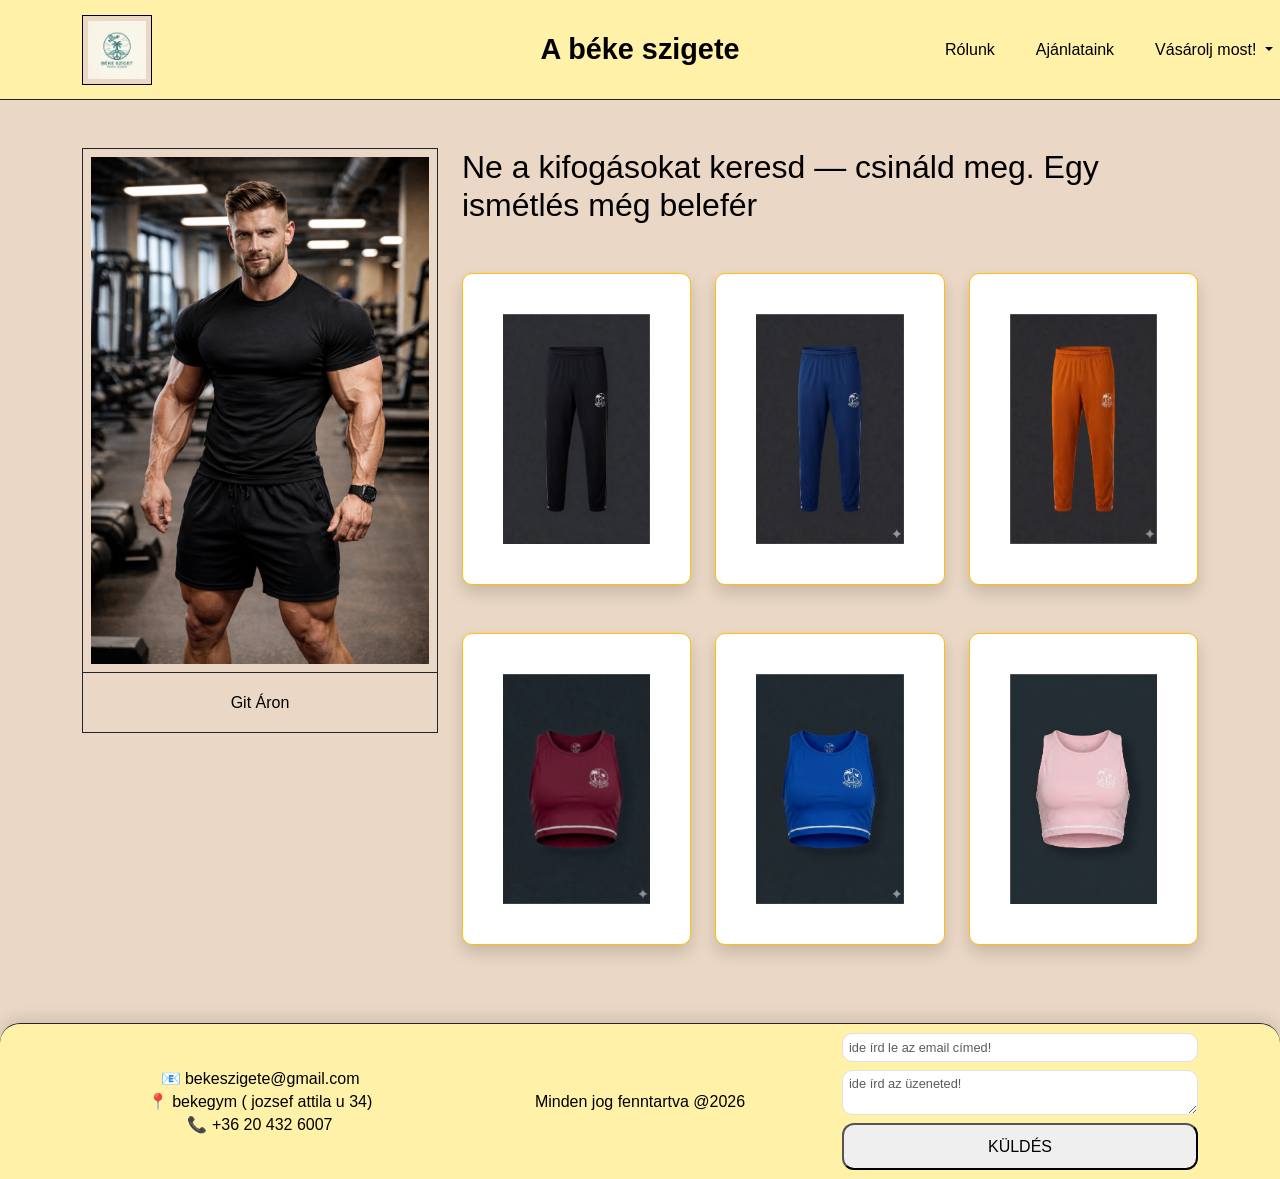
==== index.html @ b9083ae9 "mentes" ====
<!DOCTYPE html>
<html lang="hu">

<head>
  <meta charset="UTF-8">
  <meta name="viewport" content="width=device-width, initial-scale=1.0">
  <title>A béke szigete</title>
  <link href="https://cdn.jsdelivr.net/npm/bootstrap@5.3.0/dist/css/bootstrap.min.css" rel="stylesheet">
  <link rel="stylesheet" href="css/style.css">
</head>

<body>

  <header class="sziget-fejlec container-fluid border-bottom border-dark">
    <div class="container h-100">
      <div class="row h-100 align-items-center">
        <div class="col-3">
          <img src="img/oldallogo.png" class="sziget-mini-logo" alt="Logo">
        </div>
        <div class="col-6 text-center">
          <a href="index.html" class="sziget-fo-link nav-link active">A béke szigete</a>
        </div>

        <nav class="navbar navbar-expand-lg sajat-navbar col-3 d-flex justify-content-end gap-3">
          <div class="container-fluid">
            <button class="navbar-toggler" type="button" data-bs-toggle="collapse"
              data-bs-target="#navbarSupportedContent" aria-controls="navbarSupportedContent" aria-expanded="false"
              aria-label="Toggle navigation">
              <span class="navbar-toggler-icon"></span>
            </button>
            <div class="collapse navbar-collapse" id="navbarSupportedContent">
              <ul class="navbar-nav me-auto mb-2 mb-lg-0">
                <li class="nav-item">
                  <a class="nav-link active" aria-current="page" href="rolunk.html">Rólunk</a>
                </li>
                <li class="nav-item">
                  <a class="nav-link" href="ajanlat.html">Ajánlataink</a>
                </li>
                <li class="nav-item dropdown">
                  <a class="nav-link dropdown-toggle" href="#" role="button" data-bs-toggle="dropdown"
                    aria-expanded="false">
                    Vásárolj most!
                  </a>
                  <ul class="dropdown-menu">

                    <li><a class="dropdown-item" href="termekek.html">Termékek</a></li>
                    <li>
                      <hr class="dropdown-divider">
                    </li>
                    <li><a class="dropdown-item" href="shop.html">Ruháink</a></li>
                  </ul>
                </li>
              </ul>

            </div>
          </div>
        </nav>
  </header>
<main class="container py-5">

  <div class="row">
    
    <!-- BAL OLDAL -->
    <div class="col-md-4">
      <div class="border border-dark p-2 text-center">
        <a href="rolunk.html">
          <img src="img/Gitaron.png" class="img-fluid" alt="Git Áron">
        </a>
      </div>
      <div class="border border-dark border-top-0 py-3 text-center">
        Git Áron
      </div>
    </div>

    <!-- JOBB OLDAL -->
    <div class="col-md-8">

      <h2 class="mb-5">
        Ne a kifogásokat keresd — csináld meg. Egy ismétlés még belefér
      </h2>
<div class="row g-4 mb-5"> <div class="col-md-4">
    <div class="card shadow border-warning">
      <div id="carousel1" class="carousel slide" data-bs-ride="carousel">
        <div class="carousel-inner" style="height:230px;">
          <div class="carousel-item active">
             <a href="shop.html"><img src="img/ferfinadrag.png" class="d-block w-100" style="height:230px; object-fit:cover;"></a>
          </div>
          <div class="carousel-item">
             <a href="shop.html"><img src="img/ferfipolo.png" class="d-block w-100" style="height:230px; object-fit:cover;"></a>
          </div>
        </div>
      </div>
    </div>
  </div>

  <div class="col-md-4">
    <div class="card shadow border-warning">
      <div id="carousel2" class="carousel slide" data-bs-ride="carousel">
        <div class="carousel-inner" style="height:230px;">
          <div class="carousel-item active">
             <a href="shop.html"><img src="img/kék naci.png" class="d-block w-100" style="height:230px; object-fit:cover;"></a>
          </div>
          <div class="carousel-item">
             <a href="shop.html"><img src="img/kek.png" class="d-block w-100" style="height:230px; object-fit:cover;"></a>
          </div>
        </div>
      </div>
    </div>
  </div>

  <div class="col-md-4">
    <div class="card shadow border-warning">
      <div id="carousel3" class="carousel slide" data-bs-ride="carousel">
        <div class="carousel-inner" style="height:230px;">
          <div class="carousel-item active">
            <a href="shop.html"> <img src="img/narancsnaci.png" class="d-block w-100" style="height:230px; object-fit:cover;"></a>
          </div>
          <div class="carousel-item">
            <a href="shop.html"><img src="img/narancs.png" class="d-block w-100" style="height:230px; object-fit:cover;"></a>
          </div>
        </div>
      </div>
    </div>
  </div>

</div>

<div class="row g-4">

  <div class="col-md-4">
    <div class="card shadow border-warning">
      <div id="carousel4" class="carousel slide" data-bs-ride="carousel">
        <div class="carousel-inner" style="height:230px;">
          <div class="carousel-item active">
             <a href="shop.html"><img src="img/piros sportmelltartó.png" class="d-block w-100" style="height:230px; object-fit:cover;"></a>
          </div>
          <div class="carousel-item">
             <a href="shop.html"><img src="img/ferfipolo.png" class="d-block w-100" style="height:230px; object-fit:cover;"></a>
          </div>
        </div>
      </div>
    </div>
  </div>

  <div class="col-md-4">
    <div class="card shadow border-warning">
      <div id="carousel5" class="carousel slide" data-bs-ride="carousel">
        <div class="carousel-inner" style="height:230px;">
          <div class="carousel-item active">
             <a href="shop.html"><img src="img/keknoitopp.png" class="d-block w-100" style="height:230px; object-fit:cover;"></a>
          </div>
          <div class="carousel-item">
             <a href="shop.html"><img src="img/kék naci.png" class="d-block w-100" style="height:230px; object-fit:cover;"></a>
          </div>
        </div>
      </div>
    </div>
  </div>

  <div class="col-md-4">
    <div class="card shadow border-warning">
      <div id="carousel6" class="carousel slide" data-bs-ride="carousel">
        <div class="carousel-inner" style="height:230px;">
          <div class="carousel-item active">
            <a href="shop.html"> <img src="img/noipolo.png" class="d-block w-100" style="height:230px; object-fit:cover;"></a>
          </div>
          <div class="carousel-item">
            <a href="shop.html"><img src="img/noinadrag.png" class="d-block w-100" style="height:230px; object-fit:cover;"></a>
          </div>
        </div>
      </div>
    </div>
  </div>

</div>

</main>

  <footer class="sziget-lablec container-fluid border-top border-dark">
    <div class="container py-1">
      <div class="row align-items-center">
        <div class="col-md-4">
          <p class="m-1">📧 bekeszigete@gmail.com</p>
          <p class="m-1">📍 bekegym ( jozsef attila u 34)</p>
          <p class="m-1">📞 +36 20 432 6007</p>
        </div>
        <div class="col-md-4 text-center">
          <span class="sziget-jogok">Minden jog fenntartva @2026</span>
        </div>
        <div class="col-md-4">
          <form class="d-flex flex-column gap-2">
            <input type="email" class="form-control form-control-sm sziget-input"
              placeholder="ide írd le az email címed!">
            <textarea class="form-control form-control-sm sziget-input" placeholder="ide írd az üzeneted!"></textarea>
            <button type="submit" class="sziget-gomb py-2">KÜLDÉS</button>
          </form>
        </div>
      </div>
    </div>
  </footer>

  <script src="https://cdn.jsdelivr.net/npm/bootstrap@5.3.2/dist/js/bootstrap.bundle.min.js"></script>
</body>

</html>
---- css/style.css ----
/* ALAP BEÁLLÍTÁSOK */
body {
    background-color: #EAD7C5 !important; /* Barack háttér */
    color: #000000 !important;
    min-height: 100vh;
    display: flex;
    flex-direction: column;
}

/* Minden szöveg legyen fekete */
p, span, div, a, h2, button, input, textarea {
    color: #000000 !important;
}

/* FEJLÉC ÉS LÁBLÉC SÁRGA HÁTTERE */
.sziget-fejlec, .sziget-lablec {
    background-color: #FFF1A8 !important; /* Sárga háttér */
}

/* FEJLÉC ELEMEK */
.sziget-fejlec {
    height: 100px;
}

.sziget-mini-logo {
    height: 70px;
    border: 1px solid #000;
    padding: 5px;
    background-color: #EAD7C5;
}

.sziget-fo-link {
    font-size: 1.8rem;
    font-weight: bold;
    text-decoration: none !important;
}

.sziget-nav-item {
    font-size: 0.9rem;
    font-weight: bold;
    text-decoration: none !important;
}

/* PROFIL ÉS NÉV */
.sziget-profil-keret {
    background-color: #FFF1A8;
}

.sziget-profil-nev {
    background-color: #FFF1A8;
    font-size: 1.8rem;
    font-weight: bold;
}
.sziget-kartya img {
  width: 200px;
  height: auto;
}


.sziget-lablec {
  border-radius: 20px 20px 0 0; /* felül lekerekített */
  overflow: hidden; /* hogy a belső elemek is kövessék */
  box-shadow: 0 -5px 15px rgba(0,0,0,0.1); /* finom árnyék */
  margin-top: 30px; /* kis tér a footer előtt */
  padding-top: 5px;
  padding-bottom: 5px;
}

.sziget-input {
  border-radius: 10px;
}

.sziget-lablec p {
  margin: 0;
  line-height: 1.2;
}

.sziget-lablec .row {
  align-items: center;
}

.sziget-lablec input,
.sziget-lablec textarea {
  padding: 3px 6px;
  font-size: 0.8rem;
}

.sziget-lablec textarea {
  height: 45px;
}

.sziget-gomb {
  border-radius: 12px;
  transition: all 0.2s ease;
}

.sziget-gomb:hover {
  transform: translateY(-2px);
}
.sajat-navbar {
  background-color: transparent !important;
  box-shadow: none;
}

* { margin: 0; padding: 0; box-sizing: border-box; }
body { font-family: 'Montserrat', sans-serif; color: #444; background-color: #fdfdfd; line-height: 1.7; }
span { color: #2d6a4f; } 

nav {
    display: flex; justify-content: space-between; align-items: center;
    padding: 20px 8%; background: white; position: sticky; top: 0; z-index: 100;
    box-shadow: 0 2px 10px rgba(0,0,0,0.05);
}
.logo { font-size: 1.5rem; font-weight: bold; text-transform: uppercase; }
nav ul { display: flex; list-style: none; gap: 25px; }
nav a { text-decoration: none; color: #555; font-weight: 400; transition: 0.3s; }
nav a:hover { color: #2d6a4f; }

.hero {
    height: 70vh;
    background: linear-gradient(rgba(255,255,255,0.8), rgba(255,255,255,0.8)), 
                url('https://images.unsplash.com/photo-1490645935967-10de6ba17061?auto=format&fit=crop&w=1350&q=80');
    background-size: cover; background-position: center;
    display: flex; align-items: center; justify-content: center; text-align: center;
}
.hero h1 { font-family: 'Playfair Display', serif; font-size: 3rem; margin-bottom: 20px; }
.cta-button {
    display: inline-block; padding: 15px 35px; background: #2d6a4f; color: white;
    text-decoration: none; border-radius: 50px; margin-top: 20px; transition: 0.3s; 
}
.cta-button:hover { background: #1b4332; transform: scale(1.05); }

.section { padding: 80px 10%; }
.section-title { text-align: center; margin-bottom: 50px; }
.underline { width: 60px; height: 3px; background: #2d6a4f; margin: 10px auto; }

.content-flex { display: flex; flex-wrap: wrap; gap: 40px; align-items: center; }
.text-box { flex: 2; min-width: 300px; }
.stats-box { flex: 1; background: #f0f7f4; padding: 30px; border-radius: 15px; }
.stat { margin-bottom: 15px; font-size: 1.1rem; }

.services { background: #f9f9f9; padding: 60px 10%; }
.service-grid { display: grid; grid-template-columns: repeat(auto-fit, minmax(250px, 1fr)); gap: 20px; }
.card {
    background: white; padding: 40px; border-radius: 10px; text-align: center;
    box-shadow: 0 4px 15px rgba(0,0,0,0.05); transition: 0.3s;
}
.card:hover { transform: translateY(-5px); }

footer { background: #2d6a4f; color: white; text-align: center; padding: 60px 10%; }
footer a { color: #b7e4c7; text-decoration: none; }


/* ====================== ÁLTALÁNOS ====================== */
* {
    margin: 0;
    padding: 0;
    box-sizing: border-box;
}

body {
    font-family: 'Segoe UI', Tahoma, Geneva, Verdana, sans-serif;
    background-color: #1a1a1a;
    color: #333;
}

/* ====================== FEJLÉC ====================== */
.recept-header {
    background-color: #ffeb3b;
    padding: 12px 0;
    border-bottom: 3px solid #333;
}

.recept-header-content {
    max-width: 1200px;
    margin: 0 auto;
    display: flex;
    align-items: center;
    justify-content: space-between;
    padding: 0 20px;
}

.recept-logo {
    height: 65px;
    border: 2px solid #333;
    background: white;
    padding: 5px;
}

.recept-site-title {
    font-size: 2.1rem;
    font-weight: 700;
    color: #333;
}

.recept-nav {
    display: flex;
    gap: 30px;
    align-items: center;
}

.recept-nav a {
    color: #333;
    text-decoration: none;
    font-weight: 600;
    font-size: 1.05rem;
    transition: 0.3s;
}

.recept-nav a:hover {
    color: #000;
    text-decoration: underline;
}

/* ====================== FŐ TARTALOM ====================== */
.recept-main {
    max-width: 1100px;
    margin: 40px auto;
    background-color: #f5e8d3;
    min-height: calc(100vh - 120px);
    padding: 40px 50px;
}

.recept-title {
    text-align: center;
    font-size: 2.4rem;
    margin-bottom: 40px;
    color: #333;
    font-weight: 700;
}

/* Rács */
.recept-grid {
    display: grid;
    grid-template-columns: 1fr 1fr 1fr;
    gap: 25px;
}

/* Kép doboz */
.recept-image-box {
    aspect-ratio: 1 / 1;
    background-color: #e0e0e0;
    border: 3px solid #555;
    display: flex;
    align-items: center;
    justify-content: center;
    font-size: 24px;
    color: #666;
}

/* Általános doboz (Hozzávalók + Elkészítés) */
.recept-box {
    border: 3px solid #000000;
    background-color: #cbffb7;
}

.recept-box-header {
    background-color: #f3ff8a;
    padding: 14px;
    text-align: center;
    font-size: 1.35rem;
    font-weight: 600;
    border-bottom: 3px solid #000000;
}

.recept-box-content {
    padding: 20px;
    min-height: 380px;
    font-size: 17px;
    line-height: 1.6;
}

/* Táplanyag */
.recept-nutrition {
    margin-top: 40px;
    text-align: center;
}

.recept-nutrition-box {
    display: inline-block;
    background-color: #e0e0e0;
    border: 3px solid #555;
    padding: 16px 50px;
    font-size: 1.25rem;
    font-weight: 600;
}

/* ====================== RESZPONZÍV ====================== */
@media (max-width: 992px) {
    .recept-grid {
        grid-template-columns: 1fr;
        gap: 20px;
    }
    
    .recept-main {
        padding: 30px 20px;
    }
    
    .recept-title {
        font-size: 2rem;
    }
}

@media (max-width: 600px) {
    .recept-header-content {
        flex-direction: column;
        gap: 15px;
        text-align: center;
    }
    
    .recept-nav {
        gap: 20px;
    }
}

/* Fő konténer */
#idopont-container {
    width: 400px;
    margin: 50px auto;
    padding: 20px;
    border: 2px solid #4CAF50;
    border-radius: 10px;
    font-family: Arial;
    background-color: #f9f9f9;
}

/* Cím */
#idopont-cim {
    text-align: center;
    font-size: 24px;
    margin-bottom: 20px;
}

/* Input blokkok */
.idopont-mezo {
    margin-bottom: 15px;
}

.idopont-mezo label {
    display: block;
    margin-bottom: 5px;
}

.idopont-mezo input {
    width: 100%;
    padding: 8px;
    border-radius: 5px;
    border: 1px solid #ccc;
}

/* Gomb */
#idopont-gomb-div {
    text-align: center;
}

#idopont-gomb {
    padding: 10px 20px;
    background-color: #4CAF50;
    color: white;
    border: none;
    border-radius: 5px;
    cursor: pointer;
}

#idopont-gomb:hover {
    background-color: #45a049;
}
.shop-main {
  padding: 30px;
  background-color: #f3e2b3;
}

/* 🔥 GRID + KÖZÉPRE */
.shop-row {
  display: grid;
  grid-template-columns: repeat(3, 320px); /* fix 3 oszlop */
  justify-content: center; /* középre */
  gap: 25px;
}

/* KÁRTYA (nagyobb) */
.shop-card {
  width: 100%;
  border: 2px solid orange;
  border-radius: 14px;
  padding: 12px;
  background: white;
  box-shadow: 0 5px 12px rgba(0,0,0,0.15);
}

/* CAROUSEL NAGYOBB */
.shop-carousel {
  height: 300px;
}

/* KÉP NAGYOBB */
.shop-img {
  width: 100%;
  height: 300px;
  object-fit: cover;
  border-radius: 10px;
}

/* hover */
.shop-card:hover {
  transform: scale(1.04);
  transition: 0.3s;
}

/* MOBIL */
@media (max-width: 1000px) {
  .shop-row {
    grid-template-columns: repeat(2, 300px);
  }
}

@media (max-width: 600px) {
  .shop-row {
    grid-template-columns: 1fr;
  }
}
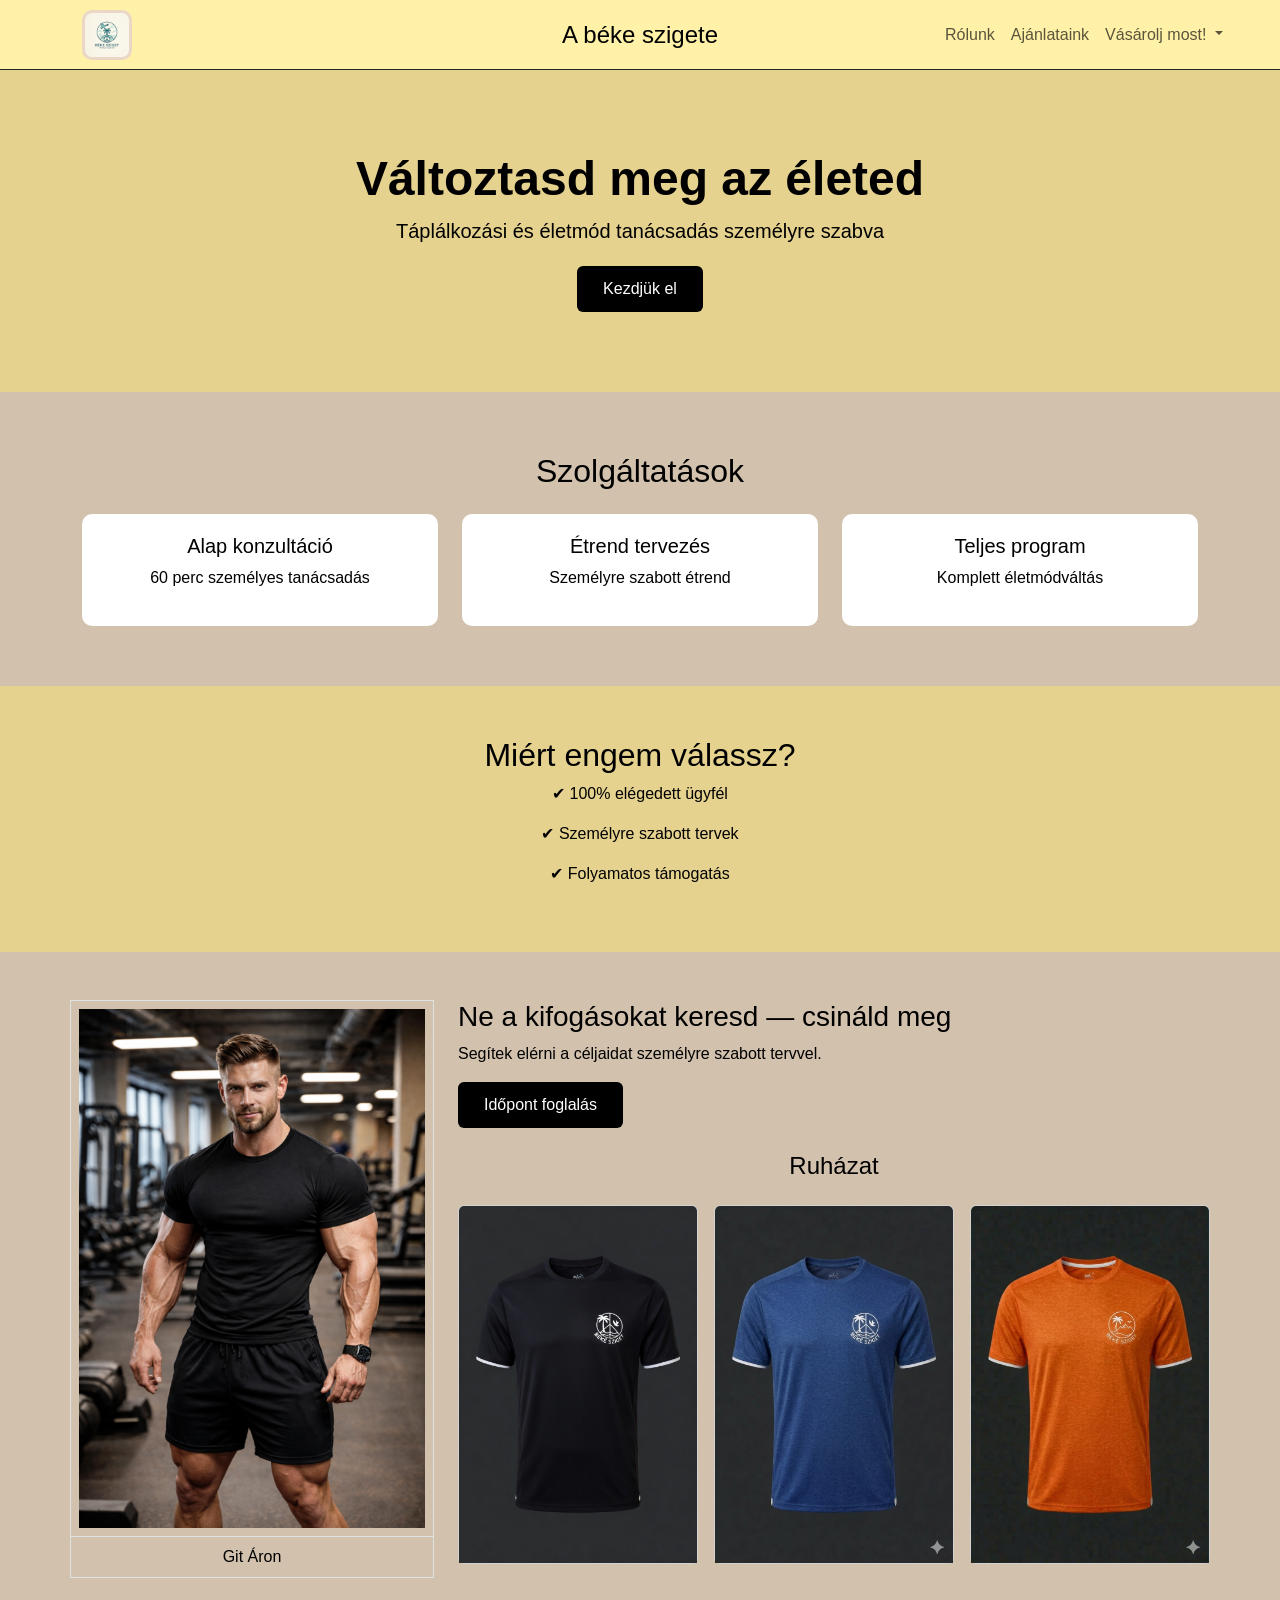
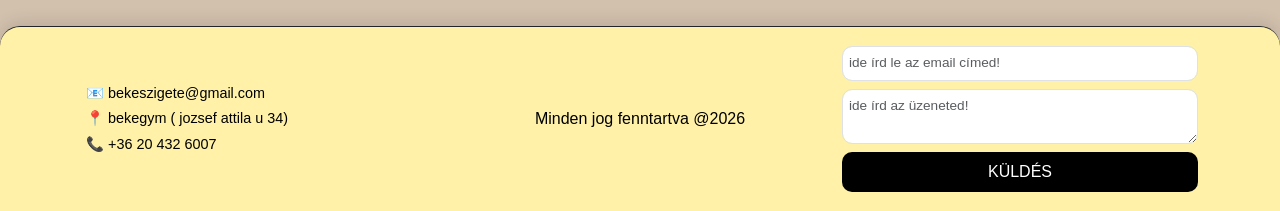
==== commit 5bbf6f6c: "valtoztatasok" ====
--- a/index.html
+++ b/index.html
@@ -11,170 +11,142 @@
 
 <body>
 
-  <header class="sziget-fejlec container-fluid border-bottom border-dark">
-    <div class="container h-100">
-      <div class="row h-100 align-items-center">
-        <div class="col-3">
-          <img src="img/oldallogo.png" class="sziget-mini-logo" alt="Logo">
+<header class="sziget-fejlec container-fluid border-bottom border-dark">
+  <div class="container h-100">
+    <div class="row h-100 align-items-center">
+      <div class="col-3">
+        <img src="img/oldallogo.png" class="sziget-mini-logo" alt="Logo">
+      </div>
+      <div class="col-6 text-center">
+        <a href="index.html" class="sziget-fo-link nav-link active">A béke szigete</a>
+      </div>
+
+      <nav class="navbar navbar-expand-lg col-3 d-flex justify-content-end">
+        <div class="container-fluid">
+          <div class="collapse navbar-collapse show">
+            <ul class="navbar-nav ms-auto">
+              <li class="nav-item">
+                <a class="nav-link" href="rolunk.html">Rólunk</a>
+              </li>
+              <li class="nav-item">
+                <a class="nav-link" href="ajanlat.html">Ajánlataink</a>
+              </li>
+              <li class="nav-item dropdown">
+                <a class="nav-link dropdown-toggle" href="#" data-bs-toggle="dropdown">
+                  Vásárolj most!
+                </a>
+                <ul class="dropdown-menu">
+                  <li><a class="dropdown-item" href="termekek.html">Termékek</a></li>
+                  <li><a class="dropdown-item" href="shop.html">Ruháink</a></li>
+                </ul>
+              </li>
+            </ul>
+          </div>
         </div>
-        <div class="col-6 text-center">
-          <a href="index.html" class="sziget-fo-link nav-link active">A béke szigete</a>
+      </nav>
+</header>
+
+<!-- 🔥 HERO -->
+<section class="hero-sziget text-center">
+  <div class="container">
+    <h1 class="hero-cim">Változtasd meg az életed</h1>
+    <p class="hero-szoveg">Táplálkozási és életmód tanácsadás személyre szabva</p>
+    <a href="ajanlat.html" class="btn hero-gomb">Kezdjük el</a>
+  </div>
+</section>
+
+<!-- 💪 SZOLGÁLTATÁSOK -->
+<section class="szolgaltatas-szekcio text-center">
+  <div class="container">
+    <h2>Szolgáltatások</h2>
+    <div class="row mt-4">
+
+      <div class="col-md-4">
+        <div class="szolg-kartya">
+          <h5>Alap konzultáció</h5>
+          <p>60 perc személyes tanácsadás</p>
         </div>
+      </div>
 
-        <nav class="navbar navbar-expand-lg sajat-navbar col-3 d-flex justify-content-end gap-3">
-          <div class="container-fluid">
-            <button class="navbar-toggler" type="button" data-bs-toggle="collapse"
-              data-bs-target="#navbarSupportedContent" aria-controls="navbarSupportedContent" aria-expanded="false"
-              aria-label="Toggle navigation">
-              <span class="navbar-toggler-icon"></span>
-            </button>
-            <div class="collapse navbar-collapse" id="navbarSupportedContent">
-              <ul class="navbar-nav me-auto mb-2 mb-lg-0">
-                <li class="nav-item">
-                  <a class="nav-link active" aria-current="page" href="rolunk.html">Rólunk</a>
-                </li>
-                <li class="nav-item">
-                  <a class="nav-link" href="ajanlat.html">Ajánlataink</a>
-                </li>
-                <li class="nav-item dropdown">
-                  <a class="nav-link dropdown-toggle" href="#" role="button" data-bs-toggle="dropdown"
-                    aria-expanded="false">
-                    Vásárolj most!
-                  </a>
-                  <ul class="dropdown-menu">
+      <div class="col-md-4">
+        <div class="szolg-kartya">
+          <h5>Étrend tervezés</h5>
+          <p>Személyre szabott étrend</p>
+        </div>
+      </div>
 
-                    <li><a class="dropdown-item" href="termekek.html">Termékek</a></li>
-                    <li>
-                      <hr class="dropdown-divider">
-                    </li>
-                    <li><a class="dropdown-item" href="shop.html">Ruháink</a></li>
-                  </ul>
-                </li>
-              </ul>
+      <div class="col-md-4">
+        <div class="szolg-kartya">
+          <h5>Teljes program</h5>
+          <p>Komplett életmódváltás</p>
+        </div>
+      </div>
 
-            </div>
-          </div>
-        </nav>
-  </header>
-<main class="container py-5">
+    </div>
+  </div>
+</section>
 
+<!-- ⭐ BIZALOM -->
+<section class="bizalom-szekcio text-center">
+  <div class="container">
+    <h2>Miért engem válassz?</h2>
+    <p>✔ 100% elégedett ügyfél</p>
+    <p>✔ Személyre szabott tervek</p>
+    <p>✔ Folyamatos támogatás</p>
+  </div>
+</section>
+
+<section class="rolam-szekcio container py-5">
   <div class="row">
-    
-    <!-- BAL OLDAL -->
+
+    <!-- BAL: KÉP -->
     <div class="col-md-4">
-      <div class="border border-dark p-2 text-center">
-        <a href="rolunk.html">
-          <img src="img/Gitaron.png" class="img-fluid" alt="Git Áron">
-        </a>
+      <div class="border p-2 text-center">
+        <img src="img/Gitaron.png" class="img-fluid" alt="Git Áron">
       </div>
-      <div class="border border-dark border-top-0 py-3 text-center">
+      <div class="border border-top-0 py-2 text-center">
         Git Áron
       </div>
     </div>
 
-    <!-- JOBB OLDAL -->
+    <!-- JOBB: SZÖVEG + RUHÁK -->
     <div class="col-md-8">
 
-      <h2 class="mb-5">
-        Ne a kifogásokat keresd — csináld meg. Egy ismétlés még belefér
-      </h2>
-<div class="row g-4 mb-5"> <div class="col-md-4">
-    <div class="card shadow border-warning">
-      <div id="carousel1" class="carousel slide" data-bs-ride="carousel">
-        <div class="carousel-inner" style="height:230px;">
-          <div class="carousel-item active">
-             <a href="shop.html"><img src="img/ferfinadrag.png" class="d-block w-100" style="height:230px; object-fit:cover;"></a>
-          </div>
-          <div class="carousel-item">
-             <a href="shop.html"><img src="img/ferfipolo.png" class="d-block w-100" style="height:230px; object-fit:cover;"></a>
+      <h3>Ne a kifogásokat keresd — csináld meg</h3>
+      <p>Segítek elérni a céljaidat személyre szabott tervvel.</p>
+      <a href="ajanlat.html" class="btn hero-gomb mb-4">Időpont foglalás</a>
+
+      <!-- 🛒 RUHÁK IDE -->
+      <h4 class="text-center mb-4">Ruházat</h4>
+
+      <div class="row g-3">
+
+        <div class="col-md-4">
+          <div class="card shop-kartya">
+            <img src="img/ferfipolo.png" class="card-img-top">
           </div>
         </div>
-      </div>
-    </div>
-  </div>
 
-  <div class="col-md-4">
-    <div class="card shadow border-warning">
-      <div id="carousel2" class="carousel slide" data-bs-ride="carousel">
-        <div class="carousel-inner" style="height:230px;">
-          <div class="carousel-item active">
-             <a href="shop.html"><img src="img/kék naci.png" class="d-block w-100" style="height:230px; object-fit:cover;"></a>
-          </div>
-          <div class="carousel-item">
-             <a href="shop.html"><img src="img/kek.png" class="d-block w-100" style="height:230px; object-fit:cover;"></a>
+        <div class="col-md-4">
+          <div class="card shop-kartya">
+            <img src="img/kek.png" class="card-img-top">
           </div>
         </div>
-      </div>
-    </div>
-  </div>
 
-  <div class="col-md-4">
-    <div class="card shadow border-warning">
-      <div id="carousel3" class="carousel slide" data-bs-ride="carousel">
-        <div class="carousel-inner" style="height:230px;">
-          <div class="carousel-item active">
-            <a href="shop.html"> <img src="img/narancsnaci.png" class="d-block w-100" style="height:230px; object-fit:cover;"></a>
-          </div>
-          <div class="carousel-item">
-            <a href="shop.html"><img src="img/narancs.png" class="d-block w-100" style="height:230px; object-fit:cover;"></a>
+        <div class="col-md-4">
+          <div class="card shop-kartya">
+            <img src="img/narancs.png" class="card-img-top">
           </div>
         </div>
+
       </div>
+
     </div>
+
   </div>
-
-</div>
-
-<div class="row g-4">
-
-  <div class="col-md-4">
-    <div class="card shadow border-warning">
-      <div id="carousel4" class="carousel slide" data-bs-ride="carousel">
-        <div class="carousel-inner" style="height:230px;">
-          <div class="carousel-item active">
-             <a href="shop.html"><img src="img/piros sportmelltartó.png" class="d-block w-100" style="height:230px; object-fit:cover;"></a>
-          </div>
-          <div class="carousel-item">
-             <a href="shop.html"><img src="img/ferfipolo.png" class="d-block w-100" style="height:230px; object-fit:cover;"></a>
-          </div>
-        </div>
-      </div>
-    </div>
-  </div>
-
-  <div class="col-md-4">
-    <div class="card shadow border-warning">
-      <div id="carousel5" class="carousel slide" data-bs-ride="carousel">
-        <div class="carousel-inner" style="height:230px;">
-          <div class="carousel-item active">
-             <a href="shop.html"><img src="img/keknoitopp.png" class="d-block w-100" style="height:230px; object-fit:cover;"></a>
-          </div>
-          <div class="carousel-item">
-             <a href="shop.html"><img src="img/kék naci.png" class="d-block w-100" style="height:230px; object-fit:cover;"></a>
-          </div>
-        </div>
-      </div>
-    </div>
-  </div>
-
-  <div class="col-md-4">
-    <div class="card shadow border-warning">
-      <div id="carousel6" class="carousel slide" data-bs-ride="carousel">
-        <div class="carousel-inner" style="height:230px;">
-          <div class="carousel-item active">
-            <a href="shop.html"> <img src="img/noipolo.png" class="d-block w-100" style="height:230px; object-fit:cover;"></a>
-          </div>
-          <div class="carousel-item">
-            <a href="shop.html"><img src="img/noinadrag.png" class="d-block w-100" style="height:230px; object-fit:cover;"></a>
-          </div>
-        </div>
-      </div>
-    </div>
-  </div>
-
-</div>
-
-</main>
+</section>
+</body>
+</html>
 
   <footer class="sziget-lablec container-fluid border-top border-dark">
     <div class="container py-1">
@@ -197,9 +169,8 @@
         </div>
       </div>
     </div>
-  </footer>
+</footer>
 
-  <script src="https://cdn.jsdelivr.net/npm/bootstrap@5.3.2/dist/js/bootstrap.bundle.min.js"></script>
+<script src="https://cdn.jsdelivr.net/npm/bootstrap@5.3.2/dist/js/bootstrap.bundle.min.js"></script>
 </body>
-
-</html>+</html>
--- a/css/style.css
+++ b/css/style.css
@@ -1,157 +1,4 @@
-/* ALAP BEÁLLÍTÁSOK */
-body {
-    background-color: #EAD7C5 !important; /* Barack háttér */
-    color: #000000 !important;
-    min-height: 100vh;
-    display: flex;
-    flex-direction: column;
-}
-
-/* Minden szöveg legyen fekete */
-p, span, div, a, h2, button, input, textarea {
-    color: #000000 !important;
-}
-
-/* FEJLÉC ÉS LÁBLÉC SÁRGA HÁTTERE */
-.sziget-fejlec, .sziget-lablec {
-    background-color: #FFF1A8 !important; /* Sárga háttér */
-}
-
-/* FEJLÉC ELEMEK */
-.sziget-fejlec {
-    height: 100px;
-}
-
-.sziget-mini-logo {
-    height: 70px;
-    border: 1px solid #000;
-    padding: 5px;
-    background-color: #EAD7C5;
-}
-
-.sziget-fo-link {
-    font-size: 1.8rem;
-    font-weight: bold;
-    text-decoration: none !important;
-}
-
-.sziget-nav-item {
-    font-size: 0.9rem;
-    font-weight: bold;
-    text-decoration: none !important;
-}
-
-/* PROFIL ÉS NÉV */
-.sziget-profil-keret {
-    background-color: #FFF1A8;
-}
-
-.sziget-profil-nev {
-    background-color: #FFF1A8;
-    font-size: 1.8rem;
-    font-weight: bold;
-}
-.sziget-kartya img {
-  width: 200px;
-  height: auto;
-}
-
-
-.sziget-lablec {
-  border-radius: 20px 20px 0 0; /* felül lekerekített */
-  overflow: hidden; /* hogy a belső elemek is kövessék */
-  box-shadow: 0 -5px 15px rgba(0,0,0,0.1); /* finom árnyék */
-  margin-top: 30px; /* kis tér a footer előtt */
-  padding-top: 5px;
-  padding-bottom: 5px;
-}
-
-.sziget-input {
-  border-radius: 10px;
-}
-
-.sziget-lablec p {
-  margin: 0;
-  line-height: 1.2;
-}
-
-.sziget-lablec .row {
-  align-items: center;
-}
-
-.sziget-lablec input,
-.sziget-lablec textarea {
-  padding: 3px 6px;
-  font-size: 0.8rem;
-}
-
-.sziget-lablec textarea {
-  height: 45px;
-}
-
-.sziget-gomb {
-  border-radius: 12px;
-  transition: all 0.2s ease;
-}
-
-.sziget-gomb:hover {
-  transform: translateY(-2px);
-}
-.sajat-navbar {
-  background-color: transparent !important;
-  box-shadow: none;
-}
-
-* { margin: 0; padding: 0; box-sizing: border-box; }
-body { font-family: 'Montserrat', sans-serif; color: #444; background-color: #fdfdfd; line-height: 1.7; }
-span { color: #2d6a4f; } 
-
-nav {
-    display: flex; justify-content: space-between; align-items: center;
-    padding: 20px 8%; background: white; position: sticky; top: 0; z-index: 100;
-    box-shadow: 0 2px 10px rgba(0,0,0,0.05);
-}
-.logo { font-size: 1.5rem; font-weight: bold; text-transform: uppercase; }
-nav ul { display: flex; list-style: none; gap: 25px; }
-nav a { text-decoration: none; color: #555; font-weight: 400; transition: 0.3s; }
-nav a:hover { color: #2d6a4f; }
-
-.hero {
-    height: 70vh;
-    background: linear-gradient(rgba(255,255,255,0.8), rgba(255,255,255,0.8)), 
-                url('https://images.unsplash.com/photo-1490645935967-10de6ba17061?auto=format&fit=crop&w=1350&q=80');
-    background-size: cover; background-position: center;
-    display: flex; align-items: center; justify-content: center; text-align: center;
-}
-.hero h1 { font-family: 'Playfair Display', serif; font-size: 3rem; margin-bottom: 20px; }
-.cta-button {
-    display: inline-block; padding: 15px 35px; background: #2d6a4f; color: white;
-    text-decoration: none; border-radius: 50px; margin-top: 20px; transition: 0.3s; 
-}
-.cta-button:hover { background: #1b4332; transform: scale(1.05); }
-
-.section { padding: 80px 10%; }
-.section-title { text-align: center; margin-bottom: 50px; }
-.underline { width: 60px; height: 3px; background: #2d6a4f; margin: 10px auto; }
-
-.content-flex { display: flex; flex-wrap: wrap; gap: 40px; align-items: center; }
-.text-box { flex: 2; min-width: 300px; }
-.stats-box { flex: 1; background: #f0f7f4; padding: 30px; border-radius: 15px; }
-.stat { margin-bottom: 15px; font-size: 1.1rem; }
-
-.services { background: #f9f9f9; padding: 60px 10%; }
-.service-grid { display: grid; grid-template-columns: repeat(auto-fit, minmax(250px, 1fr)); gap: 20px; }
-.card {
-    background: white; padding: 40px; border-radius: 10px; text-align: center;
-    box-shadow: 0 4px 15px rgba(0,0,0,0.05); transition: 0.3s;
-}
-.card:hover { transform: translateY(-5px); }
-
-footer { background: #2d6a4f; color: white; text-align: center; padding: 60px 10%; }
-footer a { color: #b7e4c7; text-decoration: none; }
-
-
-/* ====================== ÁLTALÁNOS ====================== */
+/* ====================== ALAP ====================== */
 * {
     margin: 0;
     padding: 0;
@@ -159,157 +6,186 @@
 }
 
 body {
-    font-family: 'Segoe UI', Tahoma, Geneva, Verdana, sans-serif;
-    background-color: #1a1a1a;
-    color: #333;
+    background-color: #EAD7C5;
+    font-family: 'Poppins', sans-serif;
+    color: #000;
+    min-height: 100vh;
+    display: flex;
+    flex-direction: column;
 }
 
 /* ====================== FEJLÉC ====================== */
-.recept-header {
-    background-color: #ffeb3b;
-    padding: 12px 0;
-    border-bottom: 3px solid #333;
-}
-
-.recept-header-content {
-    max-width: 1200px;
-    margin: 0 auto;
+.sziget-fejlec {
+    background-color: #FFF1A8;
+    height: 70px;
     display: flex;
     align-items: center;
-    justify-content: space-between;
-    padding: 0 20px;
-}
-
-.recept-logo {
-    height: 65px;
-    border: 2px solid #333;
+}
+
+.sziget-mini-logo {
+    height: 50px;
+    border-radius: 10px;
+    background-color: #EAD7C5;
+    padding: 3px;
+}
+
+.sziget-fo-link {
+    font-size: 1.5rem;
+    font-weight: 700;
+    text-decoration: none;
+    color: black;
+}
+
+.nav-link {
+    font-weight: 500;
+    transition: 0.3s;
+}
+
+.nav-link:hover {
+    color: #555;
+}
+
+/* ====================== RECEPT ====================== */
+.recept-container {
+    display: flex;
+    justify-content: center;
+    margin: 60px 0;
+}
+
+.recept-content {
     background: white;
-    padding: 5px;
-}
-
-.recept-site-title {
-    font-size: 2.1rem;
+    padding: 40px;
+    border-radius: 20px;
+    max-width: 1000px;
+    width: 100%;
+    box-shadow: 0 15px 40px rgba(0,0,0,0.1);
+}
+
+.recept-title {
+    text-align: center;
+    font-size: 2.3rem;
+    margin-bottom: 40px;
     font-weight: 700;
-    color: #333;
-}
-
-.recept-nav {
-    display: flex;
-    gap: 30px;
-    align-items: center;
-}
-
-.recept-nav a {
-    color: #333;
-    text-decoration: none;
-    font-weight: 600;
-    font-size: 1.05rem;
-    transition: 0.3s;
-}
-
-.recept-nav a:hover {
-    color: #000;
-    text-decoration: underline;
-}
-
-/* ====================== FŐ TARTALOM ====================== */
-.recept-main {
-    max-width: 1100px;
-    margin: 40px auto;
-    background-color: #f5e8d3;
-    min-height: calc(100vh - 120px);
-    padding: 40px 50px;
-}
-
-.recept-title {
-    text-align: center;
-    font-size: 2.4rem;
-    margin-bottom: 40px;
-    color: #333;
-    font-weight: 700;
-}
-
-/* Rács */
+}
+
+/* GRID */
 .recept-grid {
     display: grid;
-    grid-template-columns: 1fr 1fr 1fr;
+    grid-template-columns: 1fr 1fr;
     gap: 25px;
 }
 
-/* Kép doboz */
+/* KÉP */
 .recept-image-box {
-    aspect-ratio: 1 / 1;
-    background-color: #e0e0e0;
-    border: 3px solid #555;
+    border-radius: 20px;
+    overflow: hidden;
+    background: #eee;
+    min-height: 250px;
     display: flex;
     align-items: center;
     justify-content: center;
-    font-size: 24px;
-    color: #666;
-}
-
-/* Általános doboz (Hozzávalók + Elkészítés) */
+}
+
+/* DOBOZOK */
 .recept-box {
-    border: 3px solid #000000;
-    background-color: #cbffb7;
+    background: #FFF1A8;
+    border-radius: 15px;
+    padding: 20px;
+    box-shadow: 0 5px 15px rgba(0,0,0,0.05);
+    transition: 0.3s;
+}
+
+.recept-box:hover {
+    transform: translateY(-5px);
 }
 
 .recept-box-header {
-    background-color: #f3ff8a;
-    padding: 14px;
-    text-align: center;
-    font-size: 1.35rem;
+    font-size: 1.3rem;
     font-weight: 600;
-    border-bottom: 3px solid #000000;
-}
-
-.recept-box-content {
-    padding: 20px;
-    min-height: 380px;
-    font-size: 17px;
-    line-height: 1.6;
-}
-
-/* Táplanyag */
-.recept-nutrition {
-    margin-top: 40px;
-    text-align: center;
-}
-
-.recept-nutrition-box {
-    display: inline-block;
-    background-color: #e0e0e0;
-    border: 3px solid #555;
-    padding: 16px 50px;
-    font-size: 1.25rem;
-    font-weight: 600;
+    margin-bottom: 10px;
+}
+
+/* LISTA */
+.recept-ingredients-list {
+    list-style: none;
+    padding: 0;
+}
+
+.recept-ingredients-list li {
+    padding: 10px 0;
+    border-bottom: 1px solid #eee;
+}
+
+/* ELKÉSZÍTÉS */
+.recept-preparation-box {
+    grid-column: span 2;
+    background: white;
+    border-radius: 15px;
+    padding: 25px;
+    box-shadow: 0 5px 15px rgba(0,0,0,0.05);
+}
+
+.recept-content-area {
+    line-height: 1.7;
+    margin-top: 10px;
+}
+
+/* ====================== FOOTER ====================== */
+.sziget-lablec {
+    background-color: #FFF1A8;
+    border-radius: 20px 20px 0 0;
+    margin-top: auto;
+    padding: 15px 0;
+    box-shadow: 0 -5px 15px rgba(0,0,0,0.1);
+}
+
+.sziget-lablec p {
+    margin: 2px 0;
+    font-size: 0.9rem;
+}
+
+/* INPUT */
+.sziget-input {
+    border-radius: 10px;
+    padding: 6px;
+    font-size: 0.85rem;
+}
+
+/* GOMB */
+.sziget-gomb {
+    border-radius: 10px;
+    background: black;
+    color: white;
+    border: none;
+    transition: 0.3s;
+}
+
+.sziget-gomb:hover {
+    background: #333;
+    transform: translateY(-2px);
 }
 
 /* ====================== RESZPONZÍV ====================== */
-@media (max-width: 992px) {
+@media (max-width: 768px) {
+
     .recept-grid {
         grid-template-columns: 1fr;
-        gap: 20px;
-    }
-    
-    .recept-main {
-        padding: 30px 20px;
-    }
-    
-    .recept-title {
-        font-size: 2rem;
-    }
-}
-
-@media (max-width: 600px) {
-    .recept-header-content {
-        flex-direction: column;
-        gap: 15px;
-        text-align: center;
-    }
-    
-    .recept-nav {
-        gap: 20px;
+    }
+
+    .recept-preparation-box {
+        grid-column: span 1;
+    }
+
+    .recept-content {
+        padding: 25px;
+    }
+
+    .sziget-fo-link {
+        font-size: 1.2rem;
+    }
+
+    .sziget-mini-logo {
+        height: 40px;
     }
 }
 
@@ -418,4 +294,477 @@
   .shop-row {
     grid-template-columns: 1fr;
   }
-}+}
+
+#main-layout-custom {
+    display: flex;
+    justify-content: space-between; /* SZÉLEKRE HÚZ */
+    align-items: flex-start;
+    gap: 60px;
+    padding: 40px 60px; /* ne margin, hanem padding */
+    width: 100%;
+}
+
+/* BAL OLDAL */
+#services-container-custom {
+    width: 380px; /* nagyobb */
+}
+#services-custom .container {
+    max-width: 900px;
+}
+.services-custom {
+    padding-top: 20px;
+    padding-bottom: 40px;
+}
+
+.service-card {
+    border: 1px solid #ccc;
+    padding: 10px;
+    margin-bottom: 10px;
+    border-radius: 8px;
+    background: white;
+}
+
+.custom-service-card {
+    border-radius: 15px;
+    padding: 20px;
+    transition: all 0.3s ease;
+    box-shadow: 0 4px 10px rgba(0,0,0,0.08);
+    text-align: center;
+}
+.custom-service-card:hover {
+    transform: translateY(-8px) scale(1.02);
+    box-shadow: 0 10px 25px rgba(0,0,0,0.15);
+}
+.service-icon {
+    font-size: 30px;
+    margin-bottom: 10px;
+}
+
+
+#testimonials-section-custom {
+    margin-top: 40px;
+    text-align: center;
+}
+
+.testimonial-card-custom {
+    background: #fff;
+    padding: 15px;
+    margin: 10px auto;
+    max-width: 400px;
+    border-radius: 12px;
+    box-shadow: 0 4px 12px rgba(0,0,0,0.1);
+    font-style: italic;
+}
+
+#target-section-custom {
+    margin-top: 40px;
+    text-align: center;
+}
+
+.target-list-custom {
+    list-style: none;
+    padding: 0;
+}
+
+.target-list-custom li {
+    background: #f8f8f8;
+    margin: 8px auto;
+    padding: 10px;
+    max-width: 350px;
+    border-radius: 10px;
+    font-weight: 500;
+}
+
+
+/* KÖZÉP */
+#booking-container-custom {
+    width: 360px;
+    border: 2px solid green;
+    padding: 25px;
+    border-radius: 15px;
+    background: white;
+    text-align: center;
+    margin: 0 auto; /* EZ KÖZÉPRE TESZI */
+}
+
+
+#booking-container-custom input {
+    width: 100%;
+    margin-bottom: 10px;
+    padding: 6px;
+}
+
+#booking-container-custom button {
+    background: green;
+    color: white;
+    border: none;
+    padding: 8px 12px;
+    border-radius: 5px;
+}
+
+/* EMAIL IKON */
+.input-wrapper {
+    position: relative;
+}
+
+.input-wrapper input {
+    padding-right: 80px;
+}
+
+#email-icon {
+    position: absolute;
+    right: 10px;
+    top: 50%;
+    transform: translateY(-50%);
+    font-size: 13px;
+    color: gray;
+}
+
+/* JOBB OLDAL */
+#map-container-custom {
+    width: 420px;
+}
+
+
+#map-container-custom iframe {
+    width: 100%;
+    height: 320px;
+    border-radius: 15px;
+}
+
+body {
+    margin: 0;
+}
+
+#main-layout-custom {
+    min-height: 70vh; /* EZ A LÉNYEG */
+}
+
+#services-container-custom {
+    max-width: 320px;
+}
+
+.services-title {
+    text-align: center;
+    margin-bottom: 20px;
+    font-weight: 600;
+}
+
+/* GRID */
+.services-grid {
+    display: grid;
+    grid-template-columns: 1fr 1fr; /* 2 oszlop */
+    gap: 15px;
+}
+
+@media (max-width: 1200px) {
+    #main-layout-custom {
+        flex-direction: column;
+        align-items: center;
+    }
+
+    #services-container-custom,
+    #booking-container-custom,
+    #map-container-custom {
+        width: 100%;
+        max-width: 500px;
+    }
+}
+/* KÁRTYA */
+.service-card {
+    background: white;
+    padding: 20px; /* nagyobb */
+    border-radius: 16px;
+    text-align: center;
+    border: 1px solid #ddd;
+    transition: 0.3s;
+    min-height: 140px; /* egységes méret */
+    display: flex;
+    flex-direction: column;
+    justify-content: center;
+}
+
+/* HOVER EFFECT */
+.service-card:hover {
+    transform: translateY(-5px);
+    box-shadow: 0 10px 20px rgba(0,0,0,0.1);
+}
+
+/* KIEMELT */
+.service-card.highlight {
+    border: 2px solid green;
+}
+
+/* SZÖVEGEK */
+.service-card h5 {
+    margin-bottom: 8px;
+    font-size: 16px;
+}
+
+.service-card p {
+    font-size: 14px;
+    margin-bottom: 12px;
+}
+
+/* ÁR */
+.price {
+    font-size: 18px;
+    font-weight: bold;
+    color: green;
+}
+
+#philosophy p {
+    font-size: 17px;
+    line-height: 1.6;
+}
+
+#philosophy h3 {
+    color: green;
+    font-weight: bold;
+}
+
+/* SECTION */
+.section-custom {
+    padding: 60px 0;
+}
+/* CÍM */
+.section-title-custom h2 {
+    font-weight: 600;
+}
+
+.underline-custom {
+    width: 60px;
+    height: 3px;
+    background: green;
+    margin: 10px auto;
+}
+
+.philosophy-text-custom {
+    max-width: 500px;
+    margin: 0 auto;
+    text-align: center;
+}
+
+.stats-container-custom {
+    max-width: 350px;
+    margin: 0 auto;
+}
+
+/* STAT CARD */
+.stat-card-custom {
+    background: #f1f1f1;
+    padding: 25px;
+    border-radius: 12px;
+    text-align: center;
+    transition: 0.3s;
+    box-shadow: 0 4px 10px rgba(0,0,0,0.1);
+}
+
+.stat-card-custom:hover {
+    transform: translateY(-5px);
+    box-shadow: 0 10px 25px rgba(0,0,0,0.15);
+}
+
+.stat-card-custom h3 {
+    color: green;
+    font-weight: bold;
+}
+
+/* SERVICES ALATTI KÁRTYÁK FIX */
+.service-grid {
+    margin-top: 50px;
+}
+
+.service-grid .card {
+    border-radius: 12px;
+    padding: 20px;
+    transition: 0.3s;
+    box-shadow: 0 4px 10px rgba(0,0,0,0.1);
+}
+
+.service-grid .card:hover {
+    transform: translateY(-5px);
+}
+.stat-card-custom {
+    background: white;
+}
+/* ===== RÓLUNK SZEKCIÓ ===== */
+
+.section-custom {
+    padding: 80px 0;
+}
+
+.philosophy-text-custom p {
+    font-size: 16px;
+    line-height: 1.6;
+    margin-bottom: 15px;
+}
+
+
+
+.stat-card-custom {
+    background: #f1f1f1;
+    padding: 25px;
+    border-radius: 15px;
+    text-align: center;
+    box-shadow: 0 5px 15px rgba(0,0,0,0.1);
+}
+
+.stat-card-custom h3 {
+    color: green;
+    font-weight: bold;
+}
+
+/* ===== SERVICES ===== */
+
+.section-custom {
+    padding: 40px 0;
+}
+.service-card-custom-2 {
+    background: #f1f1f1;
+    padding: 25px;
+    border-radius: 15px;
+    text-align: center;
+    height: 100%;
+    transition: 0.3s;
+}
+
+.service-card-custom-2:hover {
+    transform: translateY(-5px);
+    box-shadow: 0 10px 25px rgba(0,0,0,0.15);
+}
+
+.service-card-custom-2 h5 {
+    margin-bottom: 10px;
+}
+
+/* ===== CÍM DESIGN ===== */
+
+.section-title-custom h2 {
+    font-weight: bold;
+}
+
+.underline-custom {
+    width: 60px;
+    height: 3px;
+    background: green;
+    margin: 10px auto;
+    border-radius: 5px;
+}
+
+#philosophy-custom .container {
+    max-width: 900px;
+}
+.shop-main {
+      padding: 20px;
+    }
+
+    .shop-row {
+      display: flex;
+      flex-wrap: wrap;
+      justify-content: center;
+      gap: 20px;
+    }
+
+    .shop-col {
+      width: 300px;
+    }
+
+    .shop-card {
+      border: 1px solid #ddd;
+      border-radius: 10px;
+      overflow: hidden;
+      padding: 10px;
+      background: white;
+    }
+
+    .shop-img {
+      width: 100%;
+      height: 250px;
+      object-fit: cover;
+    }
+
+    /* CÍM DOBOZ */
+    .shop-title {
+      display: block;
+      width: fit-content;
+      margin: 40px auto 20px;
+      padding: 10px 25px;
+      background-color: #FFF1A8;
+      border-radius: 12px;
+      font-size: 24px;
+      font-weight: bold;
+      text-align: center;
+      box-shadow: 0 4px 10px rgba(0,0,0,0.1);
+    }
+    .shop-row {
+  display: flex;
+  justify-content: center;
+}
+
+.shop-col {
+  margin: 15px; /* EZ ad távolságot */
+}
+
+body {
+  background-color: #d2c1ad;
+}
+
+/* HERO */
+.hero-sziget {
+  background: #e6d28f;
+  padding: 80px 0;
+}
+
+.hero-cim {
+  font-size: 48px;
+  font-weight: bold;
+}
+
+.hero-szoveg {
+  font-size: 20px;
+  margin-bottom: 20px;
+}
+
+.hero-gomb {
+  background-color: black;
+  color: white;
+  padding: 10px 25px;
+}
+
+/* SZOLGÁLTATÁS */
+.szolgaltatas-szekcio {
+  padding: 60px 0;
+}
+
+.szolg-kartya {
+  background: white;
+  padding: 20px;
+  border-radius: 10px;
+  transition: 0.3s;
+}
+
+.szolg-kartya:hover {
+  transform: scale(1.05);
+}
+
+/* BIZALOM */
+.bizalom-szekcio {
+  background: #e6d28f;
+  padding: 50px;
+}
+
+/* RÓLAM */
+.rolam-szekcio {
+  padding: 60px 0;
+}
+
+/* SHOP */
+.shop-kartya {
+  transition: 0.3s;
+}
+
+.shop-kartya:hover {
+  transform: scale(1.05);
+}
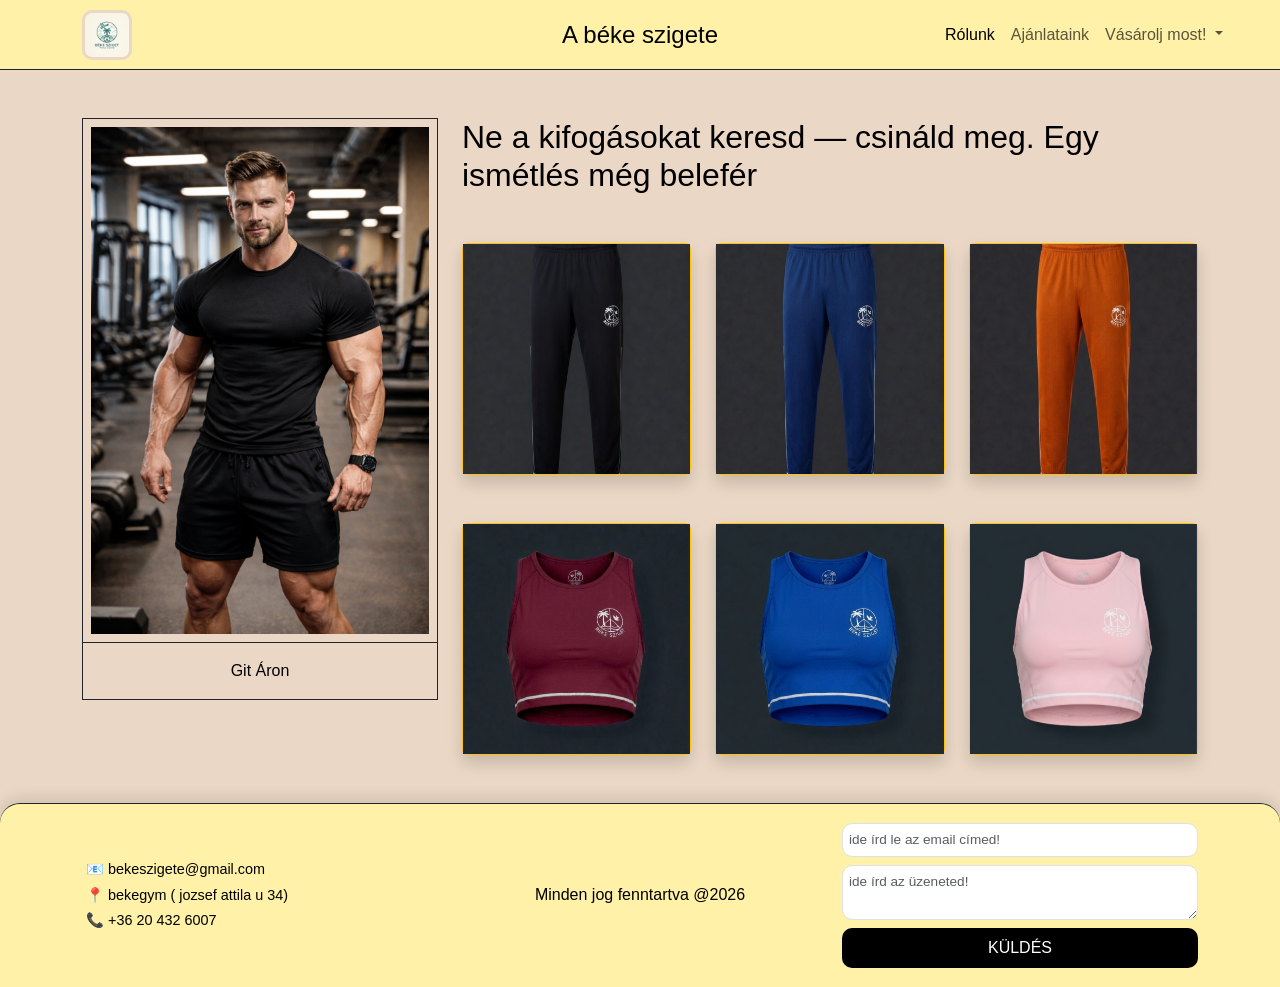
==== commit 0c2e05dc: "local changes" ====
--- a/index.html
+++ b/index.html
@@ -11,142 +11,170 @@
 
 <body>
 
-<header class="sziget-fejlec container-fluid border-bottom border-dark">
-  <div class="container h-100">
-    <div class="row h-100 align-items-center">
-      <div class="col-3">
-        <img src="img/oldallogo.png" class="sziget-mini-logo" alt="Logo">
-      </div>
-      <div class="col-6 text-center">
-        <a href="index.html" class="sziget-fo-link nav-link active">A béke szigete</a>
-      </div>
-
-      <nav class="navbar navbar-expand-lg col-3 d-flex justify-content-end">
-        <div class="container-fluid">
-          <div class="collapse navbar-collapse show">
-            <ul class="navbar-nav ms-auto">
-              <li class="nav-item">
-                <a class="nav-link" href="rolunk.html">Rólunk</a>
-              </li>
-              <li class="nav-item">
-                <a class="nav-link" href="ajanlat.html">Ajánlataink</a>
-              </li>
-              <li class="nav-item dropdown">
-                <a class="nav-link dropdown-toggle" href="#" data-bs-toggle="dropdown">
-                  Vásárolj most!
-                </a>
-                <ul class="dropdown-menu">
-                  <li><a class="dropdown-item" href="termekek.html">Termékek</a></li>
-                  <li><a class="dropdown-item" href="shop.html">Ruháink</a></li>
-                </ul>
-              </li>
-            </ul>
-          </div>
-        </div>
-      </nav>
-</header>
-
-<!-- 🔥 HERO -->
-<section class="hero-sziget text-center">
-  <div class="container">
-    <h1 class="hero-cim">Változtasd meg az életed</h1>
-    <p class="hero-szoveg">Táplálkozási és életmód tanácsadás személyre szabva</p>
-    <a href="ajanlat.html" class="btn hero-gomb">Kezdjük el</a>
-  </div>
-</section>
-
-<!-- 💪 SZOLGÁLTATÁSOK -->
-<section class="szolgaltatas-szekcio text-center">
-  <div class="container">
-    <h2>Szolgáltatások</h2>
-    <div class="row mt-4">
-
-      <div class="col-md-4">
-        <div class="szolg-kartya">
-          <h5>Alap konzultáció</h5>
-          <p>60 perc személyes tanácsadás</p>
-        </div>
-      </div>
-
-      <div class="col-md-4">
-        <div class="szolg-kartya">
-          <h5>Étrend tervezés</h5>
-          <p>Személyre szabott étrend</p>
-        </div>
-      </div>
-
-      <div class="col-md-4">
-        <div class="szolg-kartya">
-          <h5>Teljes program</h5>
-          <p>Komplett életmódváltás</p>
-        </div>
-      </div>
-
-    </div>
-  </div>
-</section>
-
-<!-- ⭐ BIZALOM -->
-<section class="bizalom-szekcio text-center">
-  <div class="container">
-    <h2>Miért engem válassz?</h2>
-    <p>✔ 100% elégedett ügyfél</p>
-    <p>✔ Személyre szabott tervek</p>
-    <p>✔ Folyamatos támogatás</p>
-  </div>
-</section>
-
-<section class="rolam-szekcio container py-5">
+  <header class="sziget-fejlec container-fluid border-bottom border-dark">
+    <div class="container h-100">
+      <div class="row h-100 align-items-center">
+        <div class="col-3">
+          <img src="img/oldallogo.png" class="sziget-mini-logo" alt="Logo">
+        </div>
+        <div class="col-6 text-center">
+          <a href="index.html" class="sziget-fo-link nav-link active">A béke szigete</a>
+        </div>
+
+        <nav class="navbar navbar-expand-lg sajat-navbar col-3 d-flex justify-content-end gap-3">
+          <div class="container-fluid">
+            <button class="navbar-toggler" type="button" data-bs-toggle="collapse"
+              data-bs-target="#navbarSupportedContent" aria-controls="navbarSupportedContent" aria-expanded="false"
+              aria-label="Toggle navigation">
+              <span class="navbar-toggler-icon"></span>
+            </button>
+            <div class="collapse navbar-collapse" id="navbarSupportedContent">
+              <ul class="navbar-nav me-auto mb-2 mb-lg-0">
+                <li class="nav-item">
+                  <a class="nav-link active" aria-current="page" href="rolunk.html">Rólunk</a>
+                </li>
+                <li class="nav-item">
+                  <a class="nav-link" href="ajanlat.html">Ajánlataink</a>
+                </li>
+                <li class="nav-item dropdown">
+                  <a class="nav-link dropdown-toggle" href="#" role="button" data-bs-toggle="dropdown"
+                    aria-expanded="false">
+                    Vásárolj most!
+                  </a>
+                  <ul class="dropdown-menu">
+
+                    <li><a class="dropdown-item" href="termekek.html">Termékek</a></li>
+                    <li>
+                      <hr class="dropdown-divider">
+                    </li>
+                    <li><a class="dropdown-item" href="shop.html">Ruháink</a></li>
+                  </ul>
+                </li>
+              </ul>
+
+            </div>
+          </div>
+        </nav>
+  </header>
+<main class="container py-5">
+
   <div class="row">
-
-    <!-- BAL: KÉP -->
+    
+    <!-- BAL OLDAL -->
     <div class="col-md-4">
-      <div class="border p-2 text-center">
-        <img src="img/Gitaron.png" class="img-fluid" alt="Git Áron">
-      </div>
-      <div class="border border-top-0 py-2 text-center">
+      <div class="border border-dark p-2 text-center">
+        <a href="rolunk.html">
+          <img src="img/Gitaron.png" class="img-fluid" alt="Git Áron">
+        </a>
+      </div>
+      <div class="border border-dark border-top-0 py-3 text-center">
         Git Áron
       </div>
     </div>
 
-    <!-- JOBB: SZÖVEG + RUHÁK -->
+    <!-- JOBB OLDAL -->
     <div class="col-md-8">
 
-      <h3>Ne a kifogásokat keresd — csináld meg</h3>
-      <p>Segítek elérni a céljaidat személyre szabott tervvel.</p>
-      <a href="ajanlat.html" class="btn hero-gomb mb-4">Időpont foglalás</a>
-
-      <!-- 🛒 RUHÁK IDE -->
-      <h4 class="text-center mb-4">Ruházat</h4>
-
-      <div class="row g-3">
-
-        <div class="col-md-4">
-          <div class="card shop-kartya">
-            <img src="img/ferfipolo.png" class="card-img-top">
-          </div>
-        </div>
-
-        <div class="col-md-4">
-          <div class="card shop-kartya">
-            <img src="img/kek.png" class="card-img-top">
-          </div>
-        </div>
-
-        <div class="col-md-4">
-          <div class="card shop-kartya">
-            <img src="img/narancs.png" class="card-img-top">
-          </div>
-        </div>
-
-      </div>
-
-    </div>
-
-  </div>
-</section>
-</body>
-</html>
+      <h2 class="mb-5">
+        Ne a kifogásokat keresd — csináld meg. Egy ismétlés még belefér
+      </h2>
+<div class="row g-4 mb-5"> <div class="col-md-4">
+    <div class="card shadow border-warning">
+      <div id="carousel1" class="carousel slide" data-bs-ride="carousel">
+        <div class="carousel-inner" style="height:230px;">
+          <div class="carousel-item active">
+             <a href="shop.html"><img src="img/ferfinadrag.png" class="d-block w-100" style="height:230px; object-fit:cover;"></a>
+          </div>
+          <div class="carousel-item">
+             <a href="shop.html"><img src="img/ferfipolo.png" class="d-block w-100" style="height:230px; object-fit:cover;"></a>
+          </div>
+        </div>
+      </div>
+    </div>
+  </div>
+
+  <div class="col-md-4">
+    <div class="card shadow border-warning">
+      <div id="carousel2" class="carousel slide" data-bs-ride="carousel">
+        <div class="carousel-inner" style="height:230px;">
+          <div class="carousel-item active">
+             <a href="shop.html"><img src="img/kék naci.png" class="d-block w-100" style="height:230px; object-fit:cover;"></a>
+          </div>
+          <div class="carousel-item">
+             <a href="shop.html"><img src="img/kek.png" class="d-block w-100" style="height:230px; object-fit:cover;"></a>
+          </div>
+        </div>
+      </div>
+    </div>
+  </div>
+
+  <div class="col-md-4">
+    <div class="card shadow border-warning">
+      <div id="carousel3" class="carousel slide" data-bs-ride="carousel">
+        <div class="carousel-inner" style="height:230px;">
+          <div class="carousel-item active">
+            <a href="shop.html"> <img src="img/narancsnaci.png" class="d-block w-100" style="height:230px; object-fit:cover;"></a>
+          </div>
+          <div class="carousel-item">
+            <a href="shop.html"><img src="img/narancs.png" class="d-block w-100" style="height:230px; object-fit:cover;"></a>
+          </div>
+        </div>
+      </div>
+    </div>
+  </div>
+
+</div>
+
+<div class="row g-4">
+
+  <div class="col-md-4">
+    <div class="card shadow border-warning">
+      <div id="carousel4" class="carousel slide" data-bs-ride="carousel">
+        <div class="carousel-inner" style="height:230px;">
+          <div class="carousel-item active">
+             <a href="shop.html"><img src="img/piros sportmelltartó.png" class="d-block w-100" style="height:230px; object-fit:cover;"></a>
+          </div>
+          <div class="carousel-item">
+             <a href="shop.html"><img src="img/piros_noi_nadrag.jpg" class="d-block w-100" style="height:230px; object-fit:cover;"></a>
+          </div>
+        </div>
+      </div>
+    </div>
+  </div>
+
+  <div class="col-md-4">
+    <div class="card shadow border-warning">
+      <div id="carousel5" class="carousel slide" data-bs-ride="carousel">
+        <div class="carousel-inner" style="height:230px;">
+          <div class="carousel-item active">
+             <a href="shop.html"><img src="img/keknoitopp.png" class="d-block w-100" style="height:230px; object-fit:cover;"></a>
+          </div>
+          <div class="carousel-item">
+             <a href="shop.html"><img src="img/kek_noi_nadrag.jpg" class="d-block w-100" style="height:230px; object-fit:cover;"></a>
+          </div>
+        </div>
+      </div>
+    </div>
+  </div>
+
+  <div class="col-md-4">
+    <div class="card shadow border-warning">
+      <div id="carousel6" class="carousel slide" data-bs-ride="carousel">
+        <div class="carousel-inner" style="height:230px;">
+          <div class="carousel-item active">
+            <a href="shop.html"> <img src="img/noipolo.png" class="d-block w-100" style="height:230px; object-fit:cover;"></a>
+          </div>
+          <div class="carousel-item">
+            <a href="shop.html"><img src="img/noinadrag.png" class="d-block w-100" style="height:230px; object-fit:cover;"></a>
+          </div>
+        </div>
+      </div>
+    </div>
+  </div>
+
+</div>
+
+</main>
 
   <footer class="sziget-lablec container-fluid border-top border-dark">
     <div class="container py-1">
@@ -169,8 +197,9 @@
         </div>
       </div>
     </div>
-</footer>
-
-<script src="https://cdn.jsdelivr.net/npm/bootstrap@5.3.2/dist/js/bootstrap.bundle.min.js"></script>
+  </footer>
+
+  <script src="https://cdn.jsdelivr.net/npm/bootstrap@5.3.2/dist/js/bootstrap.bundle.min.js"></script>
 </body>
-</html>
+
+</html>
--- a/css/style.css
+++ b/css/style.css
@@ -669,6 +669,7 @@
 
     .shop-col {
       width: 300px;
+
     }
 
     .shop-card {
@@ -680,9 +681,12 @@
     }
 
     .shop-img {
-      width: 100%;
-      height: 250px;
-      object-fit: cover;
+
+     width: 100%;
+  height: 450px;      /* itt növeled a magasságot */
+  object-fit: cover;  /* kitölti a keretet torzulás nélkül */
+  object-position: center; /* középre igazít */
+  cursor: pointer;
     }
 
     /* CÍM DOBOZ */
@@ -705,66 +709,4 @@
 
 .shop-col {
   margin: 15px; /* EZ ad távolságot */
-}
-
-body {
-  background-color: #d2c1ad;
-}
-
-/* HERO */
-.hero-sziget {
-  background: #e6d28f;
-  padding: 80px 0;
-}
-
-.hero-cim {
-  font-size: 48px;
-  font-weight: bold;
-}
-
-.hero-szoveg {
-  font-size: 20px;
-  margin-bottom: 20px;
-}
-
-.hero-gomb {
-  background-color: black;
-  color: white;
-  padding: 10px 25px;
-}
-
-/* SZOLGÁLTATÁS */
-.szolgaltatas-szekcio {
-  padding: 60px 0;
-}
-
-.szolg-kartya {
-  background: white;
-  padding: 20px;
-  border-radius: 10px;
-  transition: 0.3s;
-}
-
-.szolg-kartya:hover {
-  transform: scale(1.05);
-}
-
-/* BIZALOM */
-.bizalom-szekcio {
-  background: #e6d28f;
-  padding: 50px;
-}
-
-/* RÓLAM */
-.rolam-szekcio {
-  padding: 60px 0;
-}
-
-/* SHOP */
-.shop-kartya {
-  transition: 0.3s;
-}
-
-.shop-kartya:hover {
-  transform: scale(1.05);
-}
+}
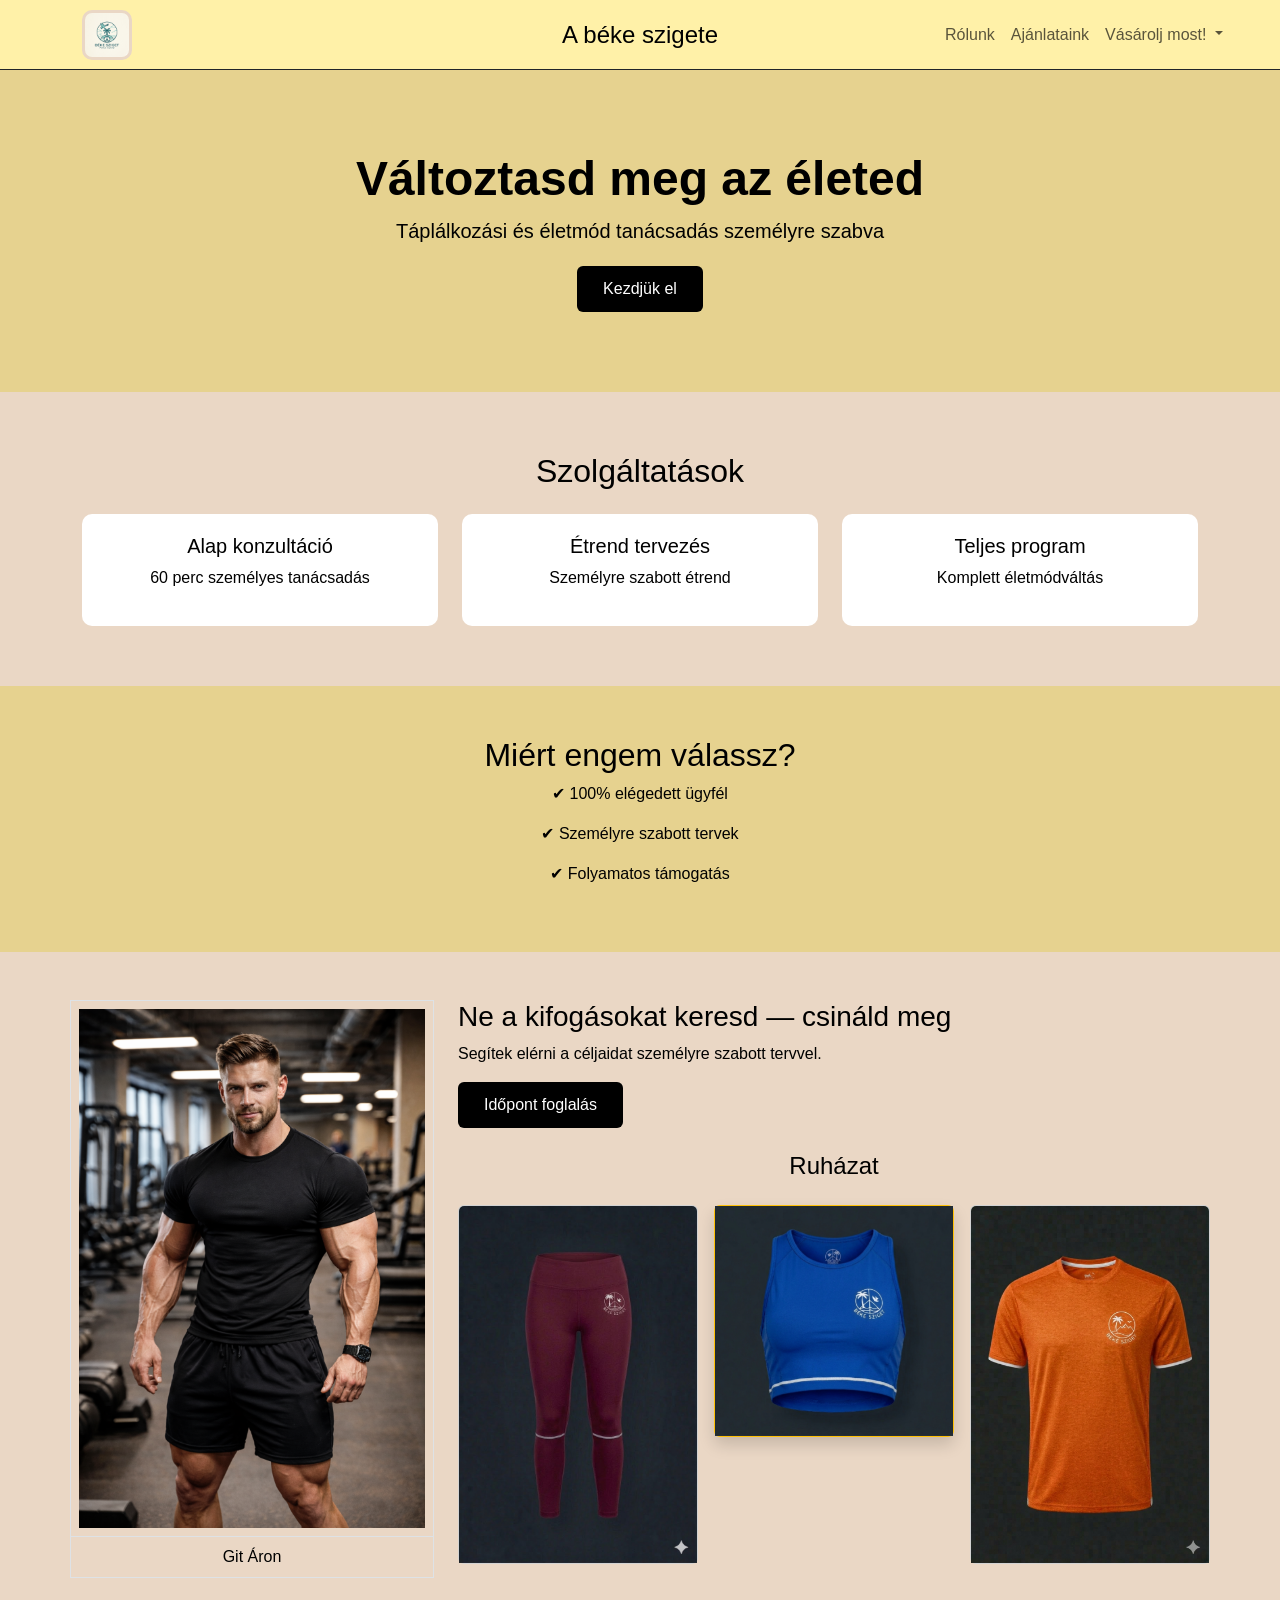
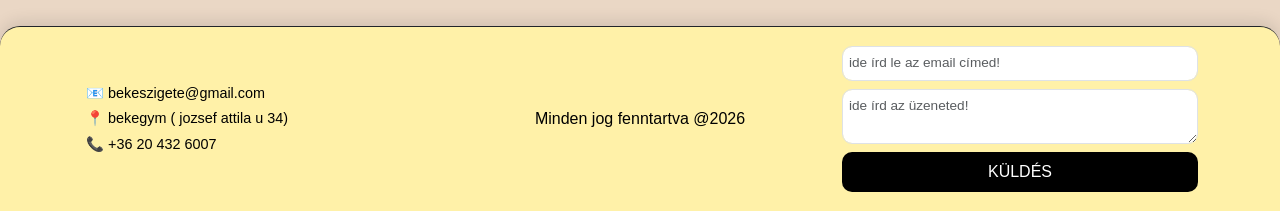
==== commit 09ca8f8b: "Merge branch 'main' of https://github.com/Pleooon/Projekt---taplalkozasi-es-eletmod-tanacsado" ====
--- a/index.html
+++ b/index.html
@@ -11,136 +11,121 @@
 
 <body>
 
-  <header class="sziget-fejlec container-fluid border-bottom border-dark">
-    <div class="container h-100">
-      <div class="row h-100 align-items-center">
-        <div class="col-3">
-          <img src="img/oldallogo.png" class="sziget-mini-logo" alt="Logo">
+<header class="sziget-fejlec container-fluid border-bottom border-dark">
+  <div class="container h-100">
+    <div class="row h-100 align-items-center">
+      <div class="col-3">
+        <img src="img/oldallogo.png" class="sziget-mini-logo" alt="Logo">
+      </div>
+      <div class="col-6 text-center">
+        <a href="index.html" class="sziget-fo-link nav-link active">A béke szigete</a>
+      </div>
+
+      <nav class="navbar navbar-expand-lg col-3 d-flex justify-content-end">
+        <div class="container-fluid">
+          <div class="collapse navbar-collapse show">
+            <ul class="navbar-nav ms-auto">
+              <li class="nav-item">
+                <a class="nav-link" href="rolunk.html">Rólunk</a>
+              </li>
+              <li class="nav-item">
+                <a class="nav-link" href="ajanlat.html">Ajánlataink</a>
+              </li>
+              <li class="nav-item dropdown">
+                <a class="nav-link dropdown-toggle" href="#" data-bs-toggle="dropdown">
+                  Vásárolj most!
+                </a>
+                <ul class="dropdown-menu">
+                  <li><a class="dropdown-item" href="termekek.html">Termékek</a></li>
+                  <li><a class="dropdown-item" href="shop.html">Ruháink</a></li>
+                </ul>
+              </li>
+            </ul>
+          </div>
         </div>
-        <div class="col-6 text-center">
-          <a href="index.html" class="sziget-fo-link nav-link active">A béke szigete</a>
+      </nav>
+</header>
+
+<!-- 🔥 HERO -->
+<section class="hero-sziget text-center">
+  <div class="container">
+    <h1 class="hero-cim">Változtasd meg az életed</h1>
+    <p class="hero-szoveg">Táplálkozási és életmód tanácsadás személyre szabva</p>
+    <a href="ajanlat.html" class="btn hero-gomb">Kezdjük el</a>
+  </div>
+</section>
+
+<!-- 💪 SZOLGÁLTATÁSOK -->
+<section class="szolgaltatas-szekcio text-center">
+  <div class="container">
+    <h2>Szolgáltatások</h2>
+    <div class="row mt-4">
+
+      <div class="col-md-4">
+        <div class="szolg-kartya">
+          <h5>Alap konzultáció</h5>
+          <p>60 perc személyes tanácsadás</p>
         </div>
+      </div>
 
-        <nav class="navbar navbar-expand-lg sajat-navbar col-3 d-flex justify-content-end gap-3">
-          <div class="container-fluid">
-            <button class="navbar-toggler" type="button" data-bs-toggle="collapse"
-              data-bs-target="#navbarSupportedContent" aria-controls="navbarSupportedContent" aria-expanded="false"
-              aria-label="Toggle navigation">
-              <span class="navbar-toggler-icon"></span>
-            </button>
-            <div class="collapse navbar-collapse" id="navbarSupportedContent">
-              <ul class="navbar-nav me-auto mb-2 mb-lg-0">
-                <li class="nav-item">
-                  <a class="nav-link active" aria-current="page" href="rolunk.html">Rólunk</a>
-                </li>
-                <li class="nav-item">
-                  <a class="nav-link" href="ajanlat.html">Ajánlataink</a>
-                </li>
-                <li class="nav-item dropdown">
-                  <a class="nav-link dropdown-toggle" href="#" role="button" data-bs-toggle="dropdown"
-                    aria-expanded="false">
-                    Vásárolj most!
-                  </a>
-                  <ul class="dropdown-menu">
+      <div class="col-md-4">
+        <div class="szolg-kartya">
+          <h5>Étrend tervezés</h5>
+          <p>Személyre szabott étrend</p>
+        </div>
+      </div>
 
-                    <li><a class="dropdown-item" href="termekek.html">Termékek</a></li>
-                    <li>
-                      <hr class="dropdown-divider">
-                    </li>
-                    <li><a class="dropdown-item" href="shop.html">Ruháink</a></li>
-                  </ul>
-                </li>
-              </ul>
+      <div class="col-md-4">
+        <div class="szolg-kartya">
+          <h5>Teljes program</h5>
+          <p>Komplett életmódváltás</p>
+        </div>
+      </div>
 
-            </div>
-          </div>
-        </nav>
-  </header>
-<main class="container py-5">
+    </div>
+  </div>
+</section>
 
+<!-- ⭐ BIZALOM -->
+<section class="bizalom-szekcio text-center">
+  <div class="container">
+    <h2>Miért engem válassz?</h2>
+    <p>✔ 100% elégedett ügyfél</p>
+    <p>✔ Személyre szabott tervek</p>
+    <p>✔ Folyamatos támogatás</p>
+  </div>
+</section>
+
+<section class="rolam-szekcio container py-5">
   <div class="row">
-    
-    <!-- BAL OLDAL -->
+
+    <!-- BAL: KÉP -->
     <div class="col-md-4">
-      <div class="border border-dark p-2 text-center">
-        <a href="rolunk.html">
-          <img src="img/Gitaron.png" class="img-fluid" alt="Git Áron">
-        </a>
+      <div class="border p-2 text-center">
+        <img src="img/Gitaron.png" class="img-fluid" alt="Git Áron">
       </div>
-      <div class="border border-dark border-top-0 py-3 text-center">
+      <div class="border border-top-0 py-2 text-center">
         Git Áron
       </div>
     </div>
 
-    <!-- JOBB OLDAL -->
+    <!-- JOBB: SZÖVEG + RUHÁK -->
     <div class="col-md-8">
 
-      <h2 class="mb-5">
-        Ne a kifogásokat keresd — csináld meg. Egy ismétlés még belefér
-      </h2>
-<div class="row g-4 mb-5"> <div class="col-md-4">
-    <div class="card shadow border-warning">
-      <div id="carousel1" class="carousel slide" data-bs-ride="carousel">
-        <div class="carousel-inner" style="height:230px;">
-          <div class="carousel-item active">
-             <a href="shop.html"><img src="img/ferfinadrag.png" class="d-block w-100" style="height:230px; object-fit:cover;"></a>
-          </div>
-          <div class="carousel-item">
-             <a href="shop.html"><img src="img/ferfipolo.png" class="d-block w-100" style="height:230px; object-fit:cover;"></a>
+      <h3>Ne a kifogásokat keresd — csináld meg</h3>
+      <p>Segítek elérni a céljaidat személyre szabott tervvel.</p>
+      <a href="ajanlat.html" class="btn hero-gomb mb-4">Időpont foglalás</a>
+
+      <!-- 🛒 RUHÁK IDE -->
+      <h4 class="text-center mb-4">Ruházat</h4>
+
+      <div class="row g-3">
+
+        <div class="col-md-4">
+          <div class="card shop-kartya">
+            <img src="img/piros_noi_nadrag.jpg" class="card-img-top">
           </div>
         </div>
-      </div>
-    </div>
-  </div>
-
-  <div class="col-md-4">
-    <div class="card shadow border-warning">
-      <div id="carousel2" class="carousel slide" data-bs-ride="carousel">
-        <div class="carousel-inner" style="height:230px;">
-          <div class="carousel-item active">
-             <a href="shop.html"><img src="img/kék naci.png" class="d-block w-100" style="height:230px; object-fit:cover;"></a>
-          </div>
-          <div class="carousel-item">
-             <a href="shop.html"><img src="img/kek.png" class="d-block w-100" style="height:230px; object-fit:cover;"></a>
-          </div>
-        </div>
-      </div>
-    </div>
-  </div>
-
-  <div class="col-md-4">
-    <div class="card shadow border-warning">
-      <div id="carousel3" class="carousel slide" data-bs-ride="carousel">
-        <div class="carousel-inner" style="height:230px;">
-          <div class="carousel-item active">
-            <a href="shop.html"> <img src="img/narancsnaci.png" class="d-block w-100" style="height:230px; object-fit:cover;"></a>
-          </div>
-          <div class="carousel-item">
-            <a href="shop.html"><img src="img/narancs.png" class="d-block w-100" style="height:230px; object-fit:cover;"></a>
-          </div>
-        </div>
-      </div>
-    </div>
-  </div>
-
-</div>
-
-<div class="row g-4">
-
-  <div class="col-md-4">
-    <div class="card shadow border-warning">
-      <div id="carousel4" class="carousel slide" data-bs-ride="carousel">
-        <div class="carousel-inner" style="height:230px;">
-          <div class="carousel-item active">
-             <a href="shop.html"><img src="img/piros sportmelltartó.png" class="d-block w-100" style="height:230px; object-fit:cover;"></a>
-          </div>
-          <div class="carousel-item">
-             <a href="shop.html"><img src="img/piros_noi_nadrag.jpg" class="d-block w-100" style="height:230px; object-fit:cover;"></a>
-          </div>
-        </div>
-      </div>
-    </div>
-  </div>
 
   <div class="col-md-4">
     <div class="card shadow border-warning">
@@ -150,31 +135,27 @@
              <a href="shop.html"><img src="img/keknoitopp.png" class="d-block w-100" style="height:230px; object-fit:cover;"></a>
           </div>
           <div class="carousel-item">
-             <a href="shop.html"><img src="img/kek_noi_nadrag.jpg" class="d-block w-100" style="height:230px; object-fit:cover;"></a>
+             <a href="shop.html"><img src="img/kék naci.png" class="d-block w-100" style="height:230px; object-fit:cover;"></a>
           </div>
         </div>
       </div>
     </div>
   </div>
 
-  <div class="col-md-4">
-    <div class="card shadow border-warning">
-      <div id="carousel6" class="carousel slide" data-bs-ride="carousel">
-        <div class="carousel-inner" style="height:230px;">
-          <div class="carousel-item active">
-            <a href="shop.html"> <img src="img/noipolo.png" class="d-block w-100" style="height:230px; object-fit:cover;"></a>
-          </div>
-          <div class="carousel-item">
-            <a href="shop.html"><img src="img/noinadrag.png" class="d-block w-100" style="height:230px; object-fit:cover;"></a>
+        <div class="col-md-4">
+          <div class="card shop-kartya">
+            <img src="img/narancs.png" class="card-img-top">
           </div>
         </div>
+
       </div>
+
     </div>
+
   </div>
-
-</div>
-
-</main>
+</section>
+</body>
+</html>
 
   <footer class="sziget-lablec container-fluid border-top border-dark">
     <div class="container py-1">
@@ -197,9 +178,8 @@
         </div>
       </div>
     </div>
-  </footer>
+</footer>
 
-  <script src="https://cdn.jsdelivr.net/npm/bootstrap@5.3.2/dist/js/bootstrap.bundle.min.js"></script>
+<script src="https://cdn.jsdelivr.net/npm/bootstrap@5.3.2/dist/js/bootstrap.bundle.min.js"></script>
 </body>
-
-</html>+</html>
--- a/css/style.css
+++ b/css/style.css
@@ -709,4 +709,117 @@
 
 .shop-col {
   margin: 15px; /* EZ ad távolságot */
-}+}
+
+<<<<<<< HEAD
+.csirkeke-link {
+    position: relative;
+    display: inline-block;
+    padding: 4px 8px;
+    color: #333;
+    font-weight: 500;
+    text-decoration: none;
+    background-color: #FFF1A8; /* EZ A HÁTTÉR */
+    border-radius: 25px; /* lekerekítés */
+    transition: all 0.3s ease;
+}
+
+/* hover effekt */
+.csirkeke-link:hover {
+    color: #000;
+    transform: translateY(-3px);
+    background-color: #ffe97a; /* kicsit sötétebb hover */
+}
+.csirkeke-link {
+    display: inline-block;
+    padding: 8px 14px;
+    background-color: #FFF1A8;
+    border-radius: 8px;
+    text-decoration: none;
+    color: #333;
+    font-weight: 500;
+    transition: 0.3s;
+    white-space: nowrap; /* ne törje meg a szöveget */
+}
+
+.csirkeke-link:hover {
+    background-color: #ffe97a;
+    transform: translateY(-2px);
+}
+.csirkeke-container {
+    display: flex;
+    justify-content: center; /* középre */
+    align-items: center;
+    gap: 12px; /* távolság a dobozok között */
+    flex-wrap: nowrap; /* NE törjön le */
+}
+
+/* mobilon mégis törjön, hogy ne csússzon ki */
+@media (max-width: 576px) {
+    .csirkeke-container {
+        flex-wrap: wrap;
+    }
+}
+=======
+body {
+  background-color: #d2c1ad;
+}
+
+/* HERO */
+.hero-sziget {
+  background: #e6d28f;
+  padding: 80px 0;
+}
+
+.hero-cim {
+  font-size: 48px;
+  font-weight: bold;
+}
+
+.hero-szoveg {
+  font-size: 20px;
+  margin-bottom: 20px;
+}
+
+.hero-gomb {
+  background-color: black;
+  color: white;
+  padding: 10px 25px;
+}
+
+/* SZOLGÁLTATÁS */
+.szolgaltatas-szekcio {
+  padding: 60px 0;
+}
+
+.szolg-kartya {
+  background: white;
+  padding: 20px;
+  border-radius: 10px;
+  transition: 0.3s;
+}
+
+.szolg-kartya:hover {
+  transform: scale(1.05);
+}
+
+/* BIZALOM */
+.bizalom-szekcio {
+  background: #e6d28f;
+  padding: 50px;
+}
+
+/* RÓLAM */
+.rolam-szekcio {
+  padding: 60px 0;
+}
+
+/* SHOP */
+.shop-kartya {
+  transition: 0.3s;
+}
+
+.shop-kartya:hover {
+  transform: scale(1.05);
+}
+>>>>>>> 5bbf6f6c1a88b33587ccc7abb075f0443423c4fc
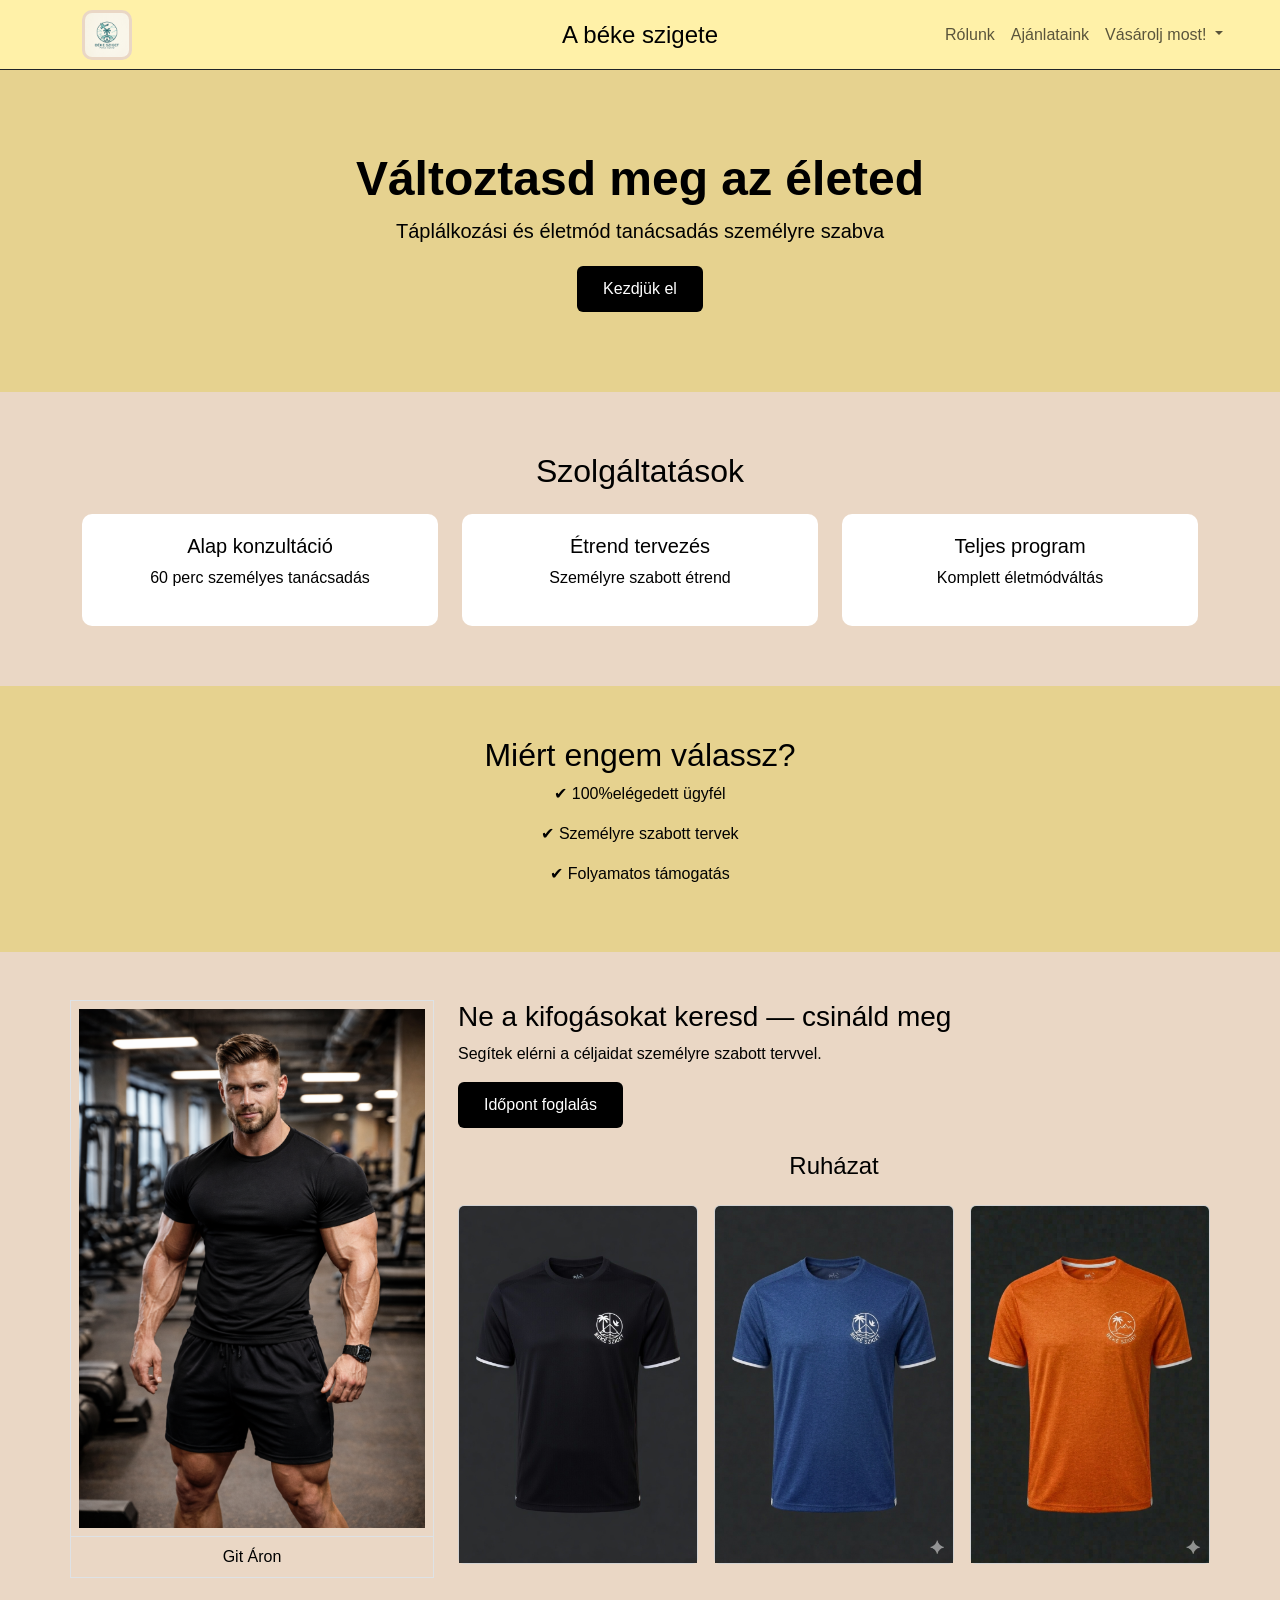
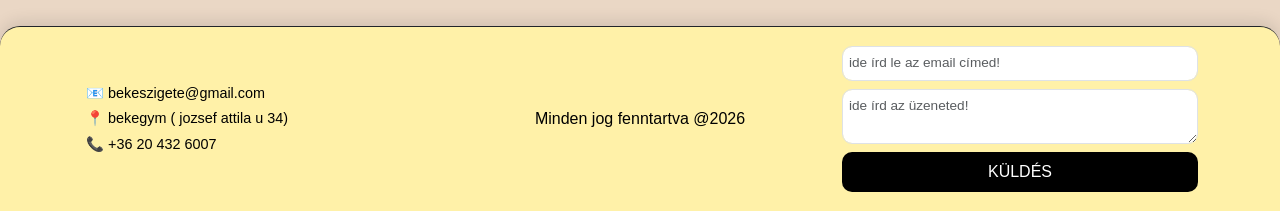
==== commit c9d7fe51: "javítás" ====
--- a/index.html
+++ b/index.html
@@ -90,7 +90,7 @@
 <section class="bizalom-szekcio text-center">
   <div class="container">
     <h2>Miért engem válassz?</h2>
-    <p>✔ 100% elégedett ügyfél</p>
+    <p>✔ 100%elégedett ügyfél</p>
     <p>✔ Személyre szabott tervek</p>
     <p>✔ Folyamatos támogatás</p>
   </div>
@@ -123,24 +123,15 @@
 
         <div class="col-md-4">
           <div class="card shop-kartya">
-            <img src="img/piros_noi_nadrag.jpg" class="card-img-top">
+            <img src="img/ferfipolo.png" class="card-img-top">
           </div>
         </div>
 
-  <div class="col-md-4">
-    <div class="card shadow border-warning">
-      <div id="carousel5" class="carousel slide" data-bs-ride="carousel">
-        <div class="carousel-inner" style="height:230px;">
-          <div class="carousel-item active">
-             <a href="shop.html"><img src="img/keknoitopp.png" class="d-block w-100" style="height:230px; object-fit:cover;"></a>
-          </div>
-          <div class="carousel-item">
-             <a href="shop.html"><img src="img/kék naci.png" class="d-block w-100" style="height:230px; object-fit:cover;"></a>
+        <div class="col-md-4">
+          <div class="card shop-kartya">
+            <img src="img/kek.png" class="card-img-top">
           </div>
         </div>
-      </div>
-    </div>
-  </div>
 
         <div class="col-md-4">
           <div class="card shop-kartya">
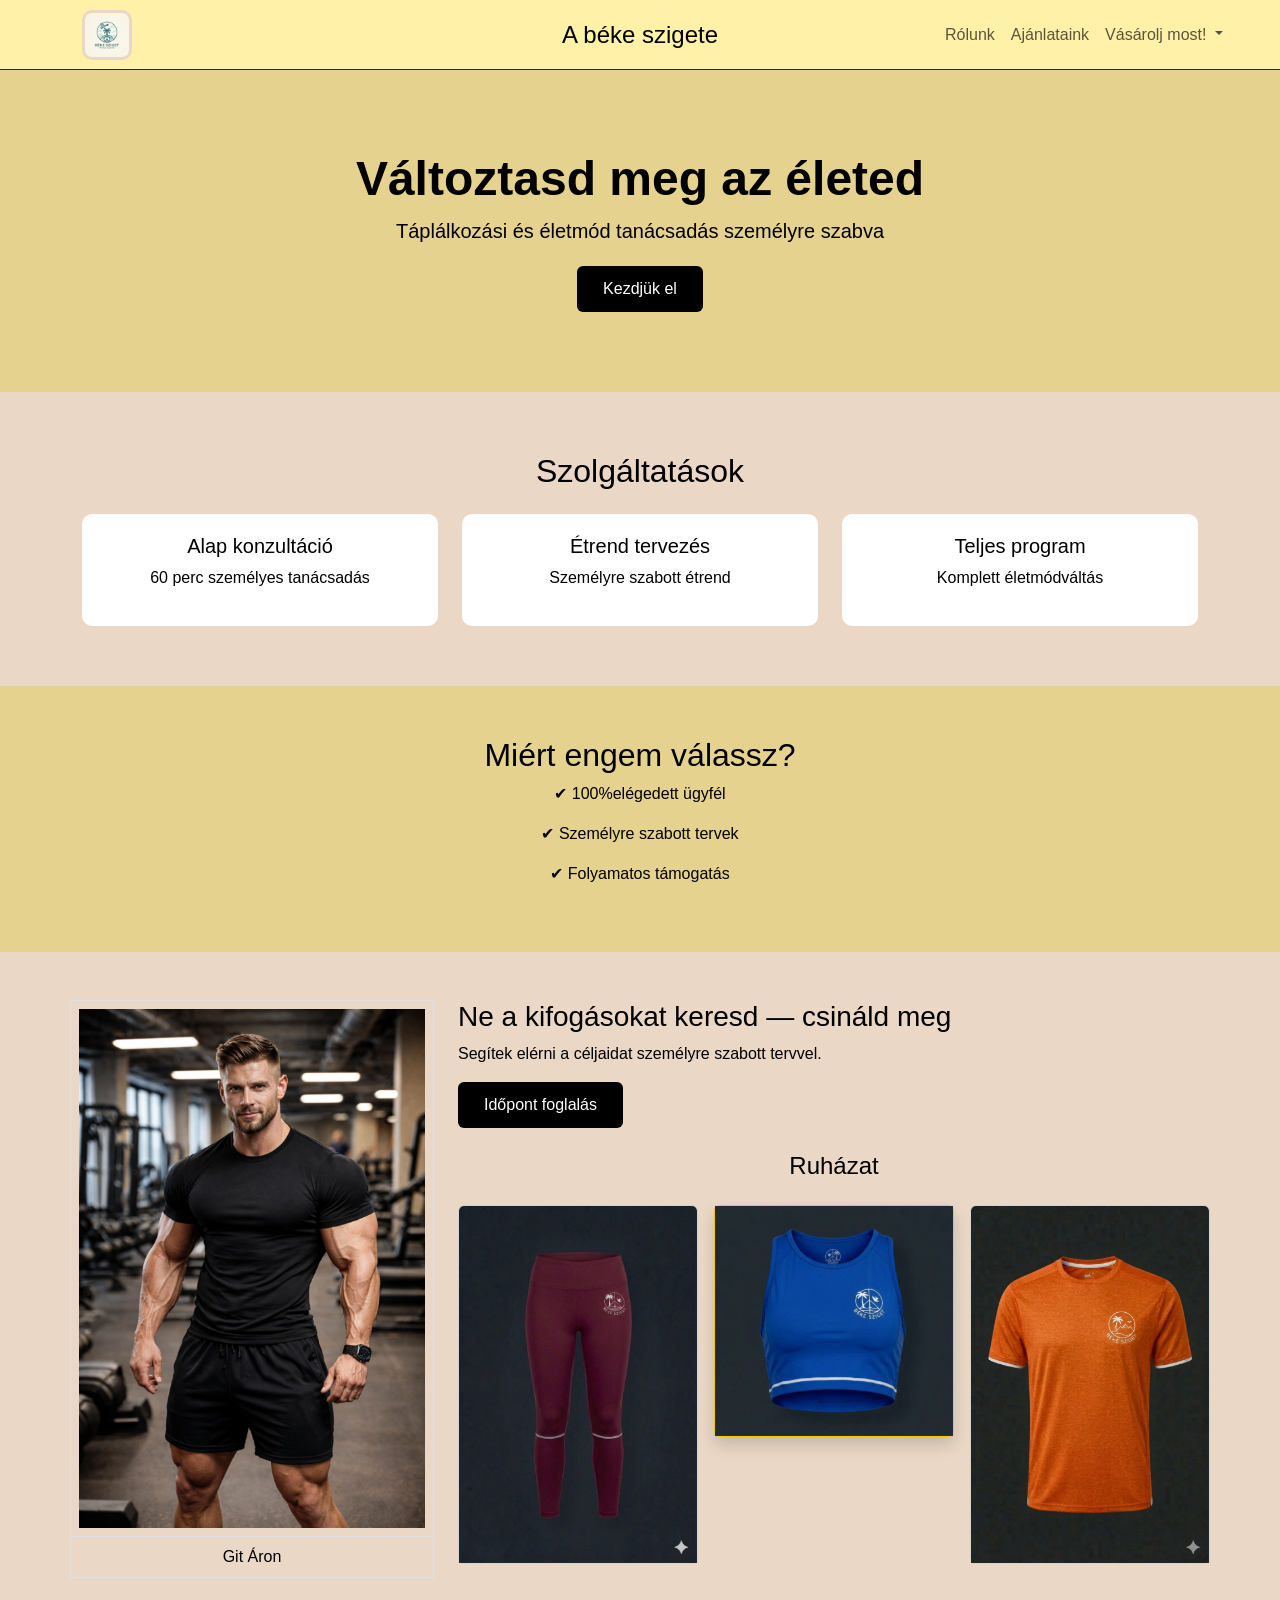
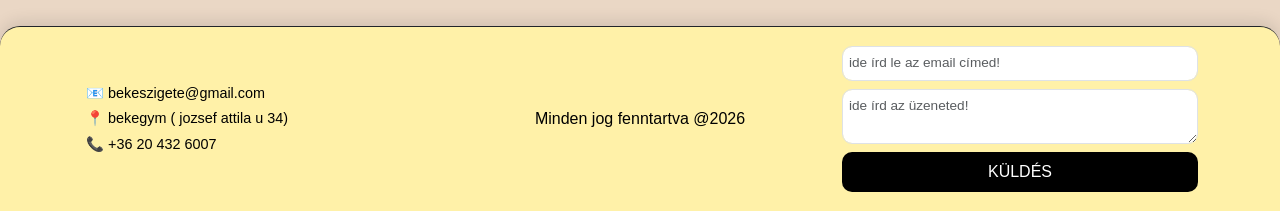
==== commit 5c97fe3b: "Merge branch 'main' of https://github.com/Pleooon/Projekt---taplalkozasi-es-eletmod-tanacsado" ====
--- a/index.html
+++ b/index.html
@@ -123,15 +123,24 @@
 
         <div class="col-md-4">
           <div class="card shop-kartya">
-            <img src="img/ferfipolo.png" class="card-img-top">
+            <img src="img/piros_noi_nadrag.jpg" class="card-img-top">
           </div>
         </div>
 
-        <div class="col-md-4">
-          <div class="card shop-kartya">
-            <img src="img/kek.png" class="card-img-top">
+  <div class="col-md-4">
+    <div class="card shadow border-warning">
+      <div id="carousel5" class="carousel slide" data-bs-ride="carousel">
+        <div class="carousel-inner" style="height:230px;">
+          <div class="carousel-item active">
+             <a href="shop.html"><img src="img/keknoitopp.png" class="d-block w-100" style="height:230px; object-fit:cover;"></a>
+          </div>
+          <div class="carousel-item">
+             <a href="shop.html"><img src="img/kék naci.png" class="d-block w-100" style="height:230px; object-fit:cover;"></a>
           </div>
         </div>
+      </div>
+    </div>
+  </div>
 
         <div class="col-md-4">
           <div class="card shop-kartya">
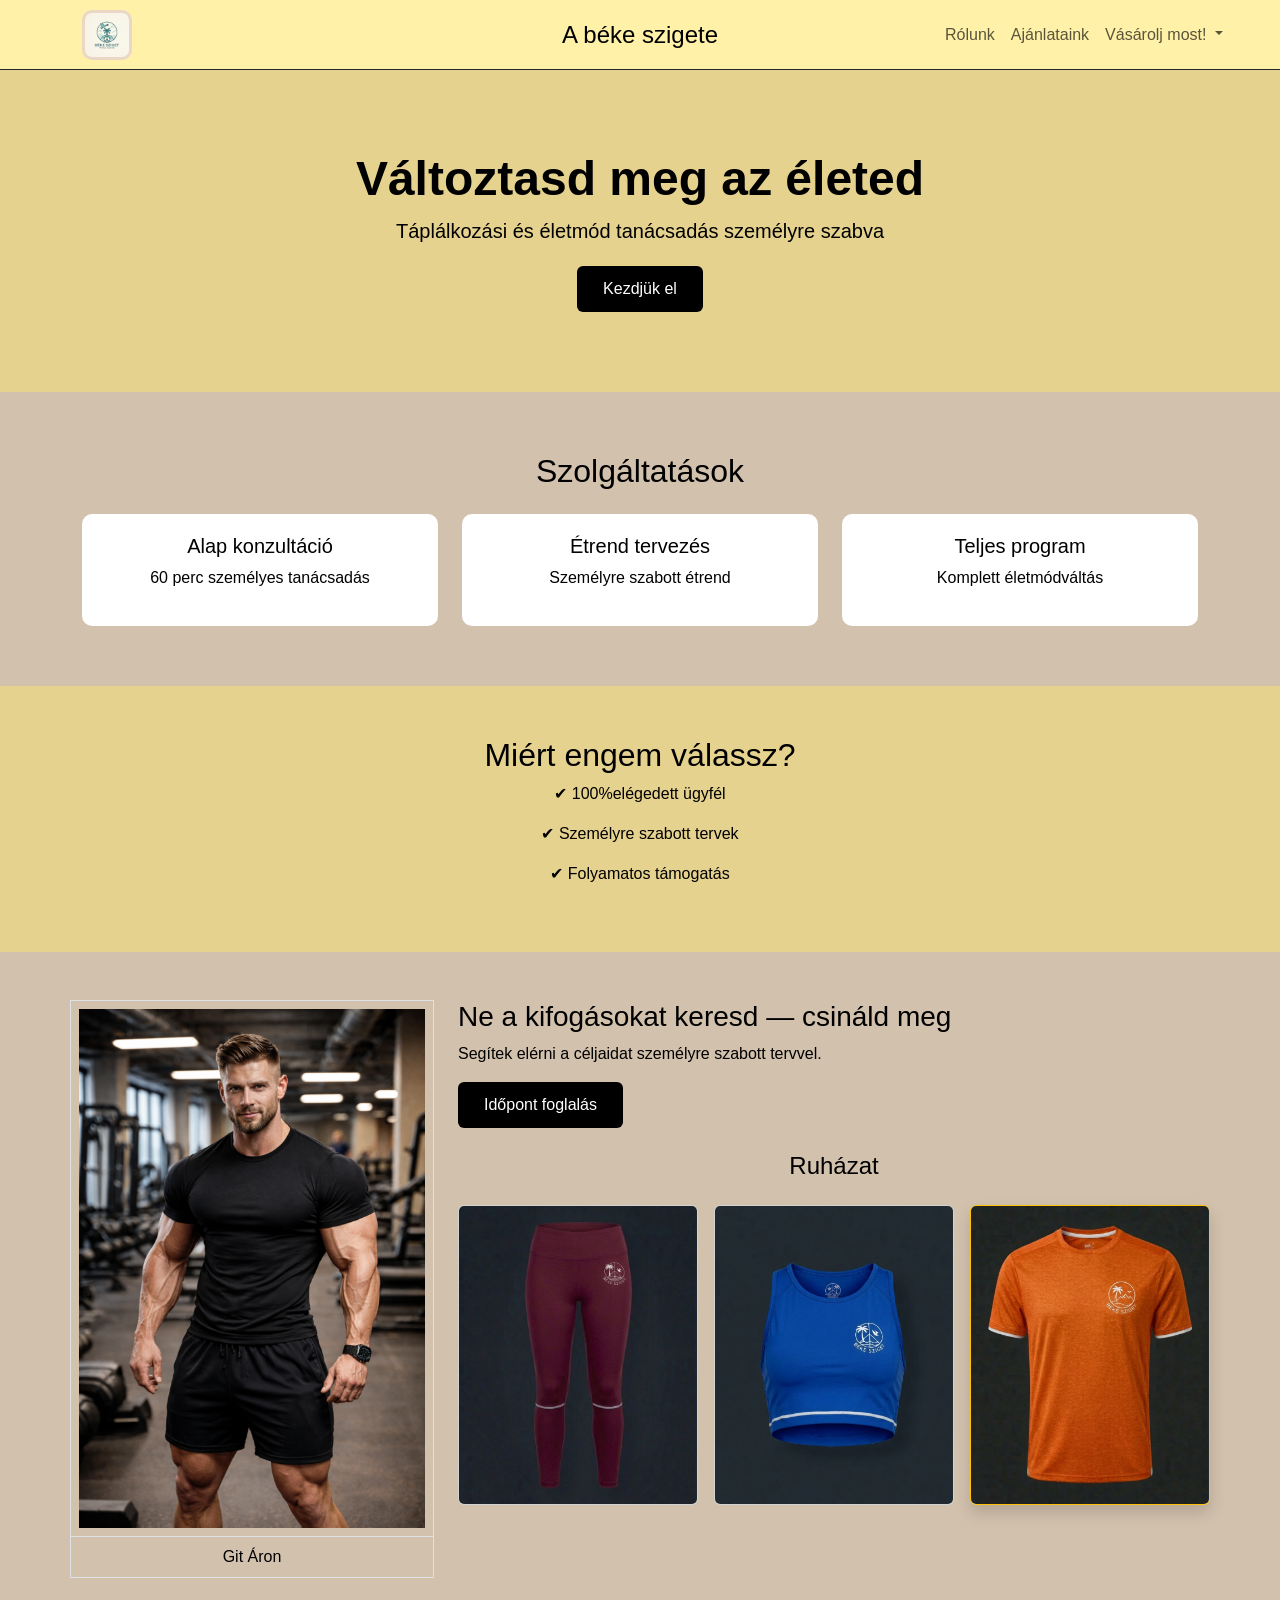
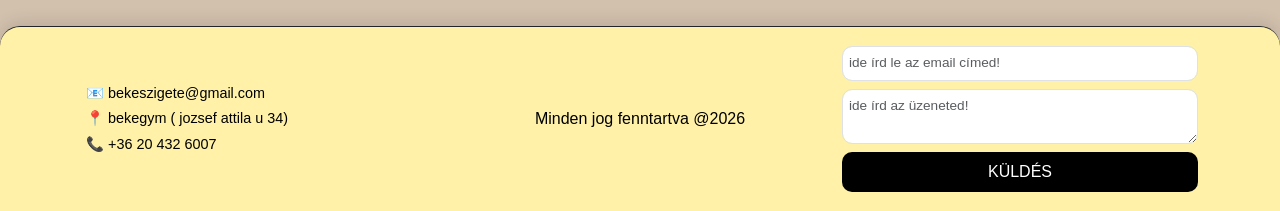
==== commit 3465859b: "kesz" ====
--- a/index.html
+++ b/index.html
@@ -123,28 +123,21 @@
 
         <div class="col-md-4">
           <div class="card shop-kartya">
-            <img src="img/piros_noi_nadrag.jpg" class="card-img-top">
+            <a href="shop.html"><img src="img/piros_noi_nadrag.jpg" class="card-img-top"></a>
+            
           </div>
         </div>
 
-  <div class="col-md-4">
-    <div class="card shadow border-warning">
-      <div id="carousel5" class="carousel slide" data-bs-ride="carousel">
-        <div class="carousel-inner" style="height:230px;">
-          <div class="carousel-item active">
-             <a href="shop.html"><img src="img/keknoitopp.png" class="d-block w-100" style="height:230px; object-fit:cover;"></a>
-          </div>
-          <div class="carousel-item">
-             <a href="shop.html"><img src="img/kék naci.png" class="d-block w-100" style="height:230px; object-fit:cover;"></a>
+        <div class="col-md-4">
+          <div class="card shop-kartya">
+            <a href="shop.html"><img src="img/keknoitopp.png" class="card-img-top"></a>
           </div>
         </div>
-      </div>
-    </div>
-  </div>
+
 
         <div class="col-md-4">
-          <div class="card shop-kartya">
-            <img src="img/narancs.png" class="card-img-top">
+          <div class="card shadow border-warning shop-kartya">
+            <a href="shop.html"><img src="img/narancs.png" class="card-img-top"></a>
           </div>
         </div>
 
--- a/css/style.css
+++ b/css/style.css
@@ -269,13 +269,6 @@
   height: 300px;
 }
 
-/* KÉP NAGYOBB */
-.shop-img {
-  width: 100%;
-  height: 300px;
-  object-fit: cover;
-  border-radius: 10px;
-}
 
 /* hover */
 .shop-card:hover {
@@ -680,14 +673,16 @@
       background: white;
     }
 
-    .shop-img {
-
-     width: 100%;
-  height: 450px;      /* itt növeled a magasságot */
-  object-fit: cover;  /* kitölti a keretet torzulás nélkül */
-  object-position: center; /* középre igazít */
-  cursor: pointer;
-    }
+.shop-kartya {
+  background: #fff;
+}
+
+.shop-img {
+  width: 100%;
+  height: 100%;
+  object-fit: contain;
+}
+
 
     /* CÍM DOBOZ */
     .shop-title {
@@ -711,7 +706,6 @@
   margin: 15px; /* EZ ad távolságot */
 }
 
-<<<<<<< HEAD
 .csirkeke-link {
     position: relative;
     display: inline-block;
@@ -760,7 +754,6 @@
         flex-wrap: wrap;
     }
 }
-=======
 body {
   background-color: #d2c1ad;
 }
@@ -822,4 +815,16 @@
 .shop-kartya:hover {
   transform: scale(1.05);
 }
->>>>>>> 5bbf6f6c1a88b33587ccc7abb075f0443423c4fc
+.shop-kartya {
+  height: 300px;
+  display: flex;
+  align-items: center;
+  justify-content: center;
+  overflow: hidden;
+}
+
+.shop-kartya img {
+  width: 100%;
+  height: 100%;
+  object-fit: contain;
+}
